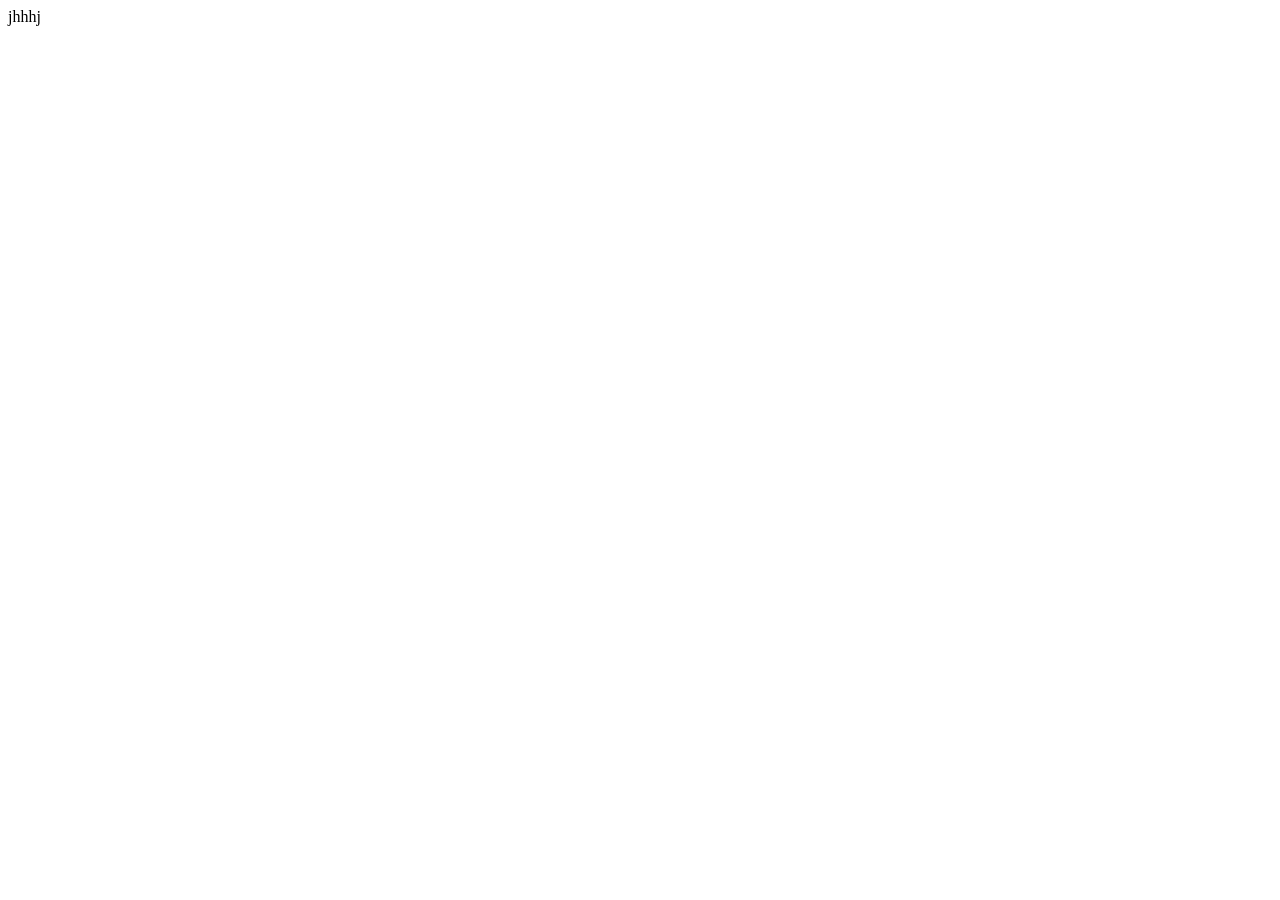
==== genres.html @ 536ae18a "Update genres.html" ====
<!DOCTYPE html>
<html lang="en">
<head>
    <meta charset="UTF-8">
    <meta name="viewport" content="width=device-width, initial-scale=1.0">
    <link rel="stylesheet" href="style.css">
    <script src="responsive_nav.js"></script>
    <title>Document</title>
</head>
<body>
    jhhhj
</body>
</html>
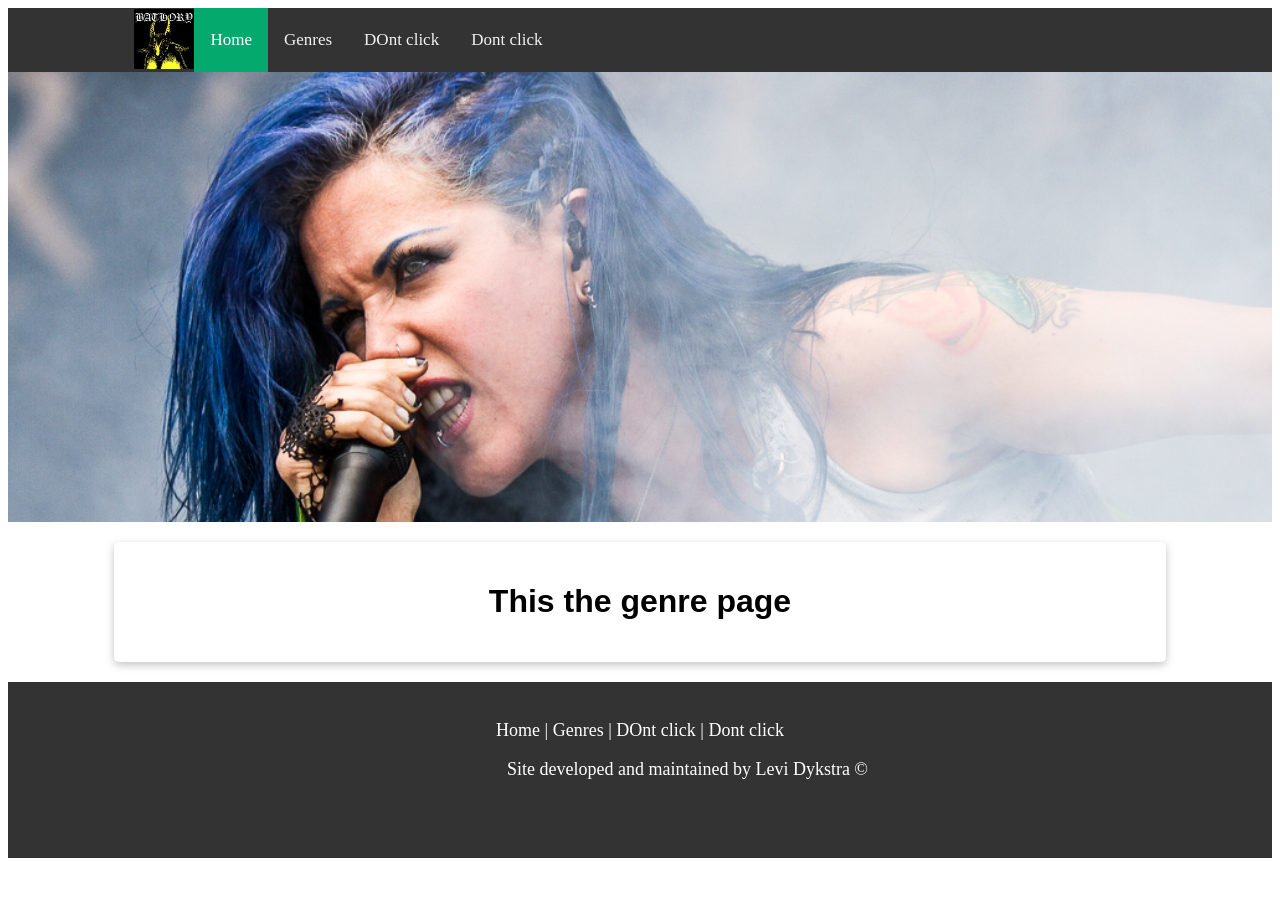
==== commit b30e1fd8: "Did phone view setup" ====
--- a/genres.html
+++ b/genres.html
@@ -4,10 +4,36 @@
     <meta charset="UTF-8">
     <meta name="viewport" content="width=device-width, initial-scale=1.0">
     <link rel="stylesheet" href="style.css">
+    <link rel="stylesheet" href="normalize.css">
+    <meta name="viewport" content="width=device-width, initial-scale=1">
+    <link rel="stylesheet" href="https://cdnjs.cloudflare.com/ajax/libs/font-awesome/4.7.0/css/font-awesome.min.css">
     <script src="responsive_nav.js"></script>
-    <title>Document</title>
+    <title>3.4 Site</title>
 </head>
 <body>
-    jhhhj
+    <div class="topnav" id="myTopnav">
+      <img src="images/bathory-selftitled.jpg" alt="dgt_logo" title="3.10_logo">
+        <a href="index.html" class="active">Home</a>
+        <a href="genres.html">Genres</a>
+        <a href="skills.html">DOnt click</a>
+        <a href="reflection.html">Dont click</a>
+        <a href="javascript:void(0);" class="icon" onclick="myFunction()">
+          <i class="fa fa-bars"></i>
+        </a>
+    </div>
+
+    <div class="parallax_genres"></div>
+
+    <div class="main_content">
+        <h1>This the genre page</h1>
+    </div>
+
+    <footer>
+        <a href="index.html">Home</a> |
+        <a href="genres.html">Genres</a> |
+        <a href="skills.html">DOnt click</a> |
+        <a href="reflection.html">Dont click</a>
+        <p>Site developed and maintained by Levi Dykstra &copy;</p>
+    </footer>
 </body>
 </html>
--- a/style.css
+++ b/style.css
@@ -0,0 +1,141 @@
+
+.main_content{
+    font-family: "Figtree", sans-serif;
+    width:80%;
+    box-shadow: rgba(0, 0, 0, 0.24) 0px 3px 8px;
+    text-align: justify;
+    margin: 20px auto;
+    padding: 20px;
+    border-radius: 5px;
+}
+
+h1,h2{
+  text-align: center;
+}
+
+.parallax {
+  /* The image used */
+  background-image: url("images/woodstock_concert.jpg");
+
+  /* Set a specific height */
+  min-height: 450px;
+  margin: 0px;
+
+  /* Create the parallax scrolling effect */
+  background-attachment: fixed;
+  background-position: center;
+  background-repeat: no-repeat;
+  background-size: cover;
+}
+
+.parallax_genres {
+  /* The image used */
+  background-image: url("images/Alissa_White_Gluz_Live_Concert.jpg");
+
+  /* Set a specific height */
+  min-height: 450px;
+  margin: 0px;
+
+  /* Create the parallax scrolling effect */
+  background-attachment: fixed;
+  background-position: center;
+  background-repeat: no-repeat;
+  background-size: cover;
+}
+
+footer {
+  height: 100px;
+  background-color: #333;
+  font-size: 18px;
+  padding: 3%;
+  color: white;
+  text-align: center;
+}
+
+footer .left_anchor{ /*furthest left anchor has 10% margin left to laine up with main content*/
+	margin-left:8%;
+}
+
+footer .right { /*furthest right anchor image for 10% margin to line up with main content*/
+	margin-right:8%;
+}
+
+footer a{
+	color:white;
+	text-decoration: none;
+}
+
+footer p{
+	font-size:18px;
+	margin-left:8%;
+}
+
+.topnav {
+  overflow: hidden;
+  background-color: #333;
+}
+
+.topnav a {
+  float: left;
+  display: block;
+  color: #f2f2f2;
+  text-align: center;
+  padding: 22px 16px;
+  text-decoration: none;
+  font-size: 17px;
+  transition: background-color 0.2s;
+}
+
+.topnav img {
+  float: left;
+  height: 60px;
+  width: auto;
+  padding: 1px 0px 1px 0px;
+  margin-left: 10%;
+}
+
+.topnav a:hover {
+  background-color: #ddd;
+  color: black;
+}
+
+.topnav a.active {
+  background-color: #04AA6D;
+  color: white;
+}
+
+.topnav .icon {
+  display: none;
+}
+
+@media screen and (max-width: 600px) {
+  .topnav a:not(:first-child) {display: none;}
+  .topnav a.icon {
+    float: right;
+    display: block;
+  }
+}
+
+@media screen and (max-width: 600px) {
+  .topnav.responsive {position: relative;}
+  .topnav.responsive .icon {
+    position: absolute;
+    right: 0;
+    top: 0;
+  }
+  .topnav.responsive a {
+    float: none;
+    display: block;
+    text-align: left;
+  }
+  .topnav a:first-of-type {
+  margin-top: 80px;
+  }
+  .topnav img {
+    margin-left: 2%;
+  }
+  iframe {
+    width: 100%;
+    height: 250px;
+  }
+}
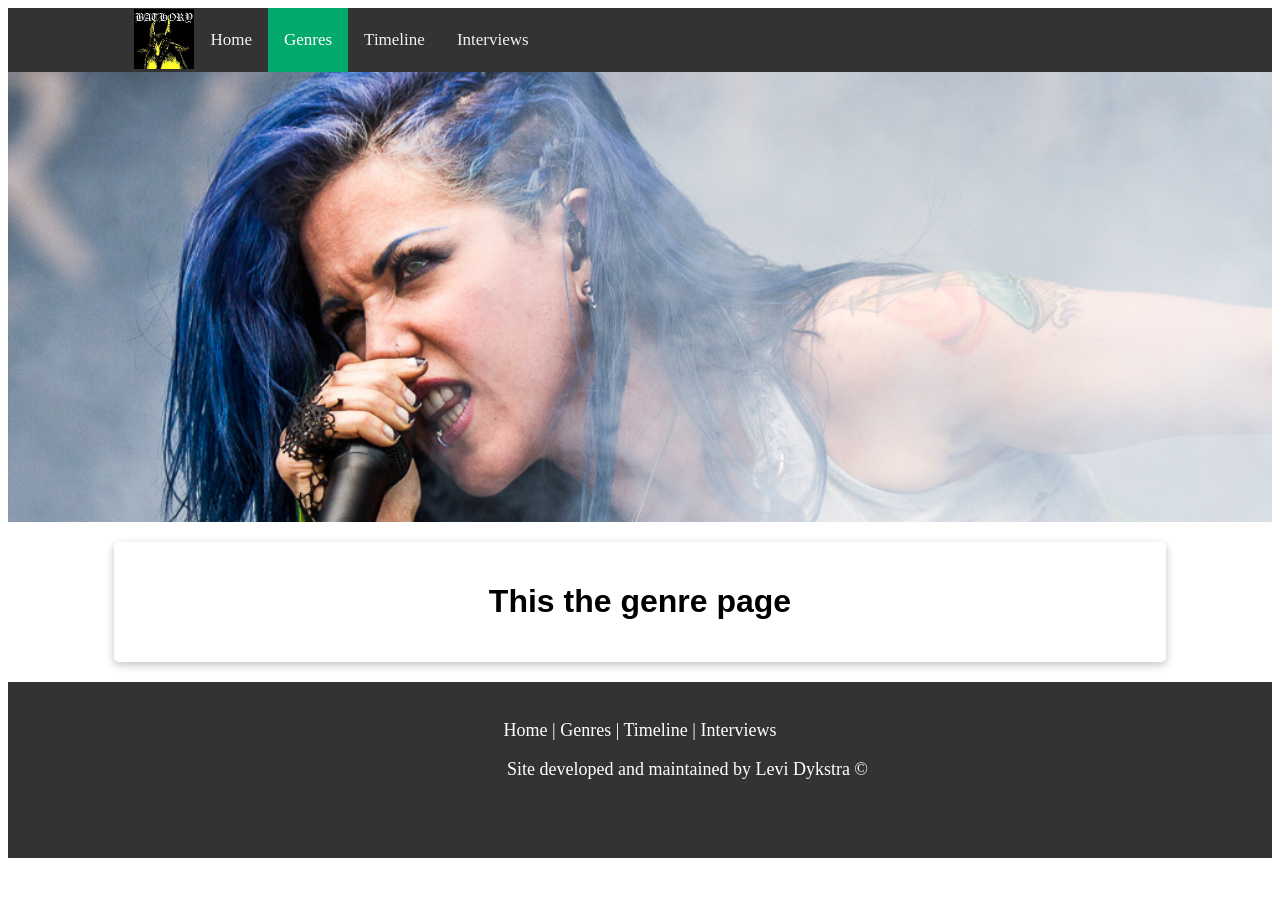
==== commit 4ba93fea: "set up remaining pages" ====
--- a/genres.html
+++ b/genres.html
@@ -13,10 +13,10 @@
 <body>
     <div class="topnav" id="myTopnav">
       <img src="images/bathory-selftitled.jpg" alt="dgt_logo" title="3.10_logo">
-        <a href="index.html" class="active">Home</a>
-        <a href="genres.html">Genres</a>
-        <a href="skills.html">DOnt click</a>
-        <a href="reflection.html">Dont click</a>
+        <a href="index.html">Home</a>
+        <a href="genres.html" class="active">Genres</a>
+        <a href="timeline.html">Timeline</a>
+        <a href="interviews.html">Interviews</a>
         <a href="javascript:void(0);" class="icon" onclick="myFunction()">
           <i class="fa fa-bars"></i>
         </a>
@@ -31,8 +31,8 @@
     <footer>
         <a href="index.html">Home</a> |
         <a href="genres.html">Genres</a> |
-        <a href="skills.html">DOnt click</a> |
-        <a href="reflection.html">Dont click</a>
+        <a href="timeline.html">Timeline</a> |
+        <a href="interviews.html">Interviews</a>
         <p>Site developed and maintained by Levi Dykstra &copy;</p>
     </footer>
 </body>
--- a/style.css
+++ b/style.css
@@ -31,6 +31,36 @@
 .parallax_genres {
   /* The image used */
   background-image: url("images/Alissa_White_Gluz_Live_Concert.jpg");
+
+  /* Set a specific height */
+  min-height: 450px;
+  margin: 0px;
+
+  /* Create the parallax scrolling effect */
+  background-attachment: fixed;
+  background-position: center;
+  background-repeat: no-repeat;
+  background-size: cover;
+}
+
+.parallax_timeline{
+    /* The image used */
+  background-image: url("images/random_metal_concert.jpg");
+
+  /* Set a specific height */
+  min-height: 450px;
+  margin: 0px;
+
+  /* Create the parallax scrolling effect */
+  background-attachment: fixed;
+  background-position: center;
+  background-repeat: no-repeat;
+  background-size: cover;
+}
+
+.parallax_interviews{
+    /* The image used */
+  background-image: url("images/gig-tour-concert.jpg");
 
   /* Set a specific height */
   min-height: 450px;
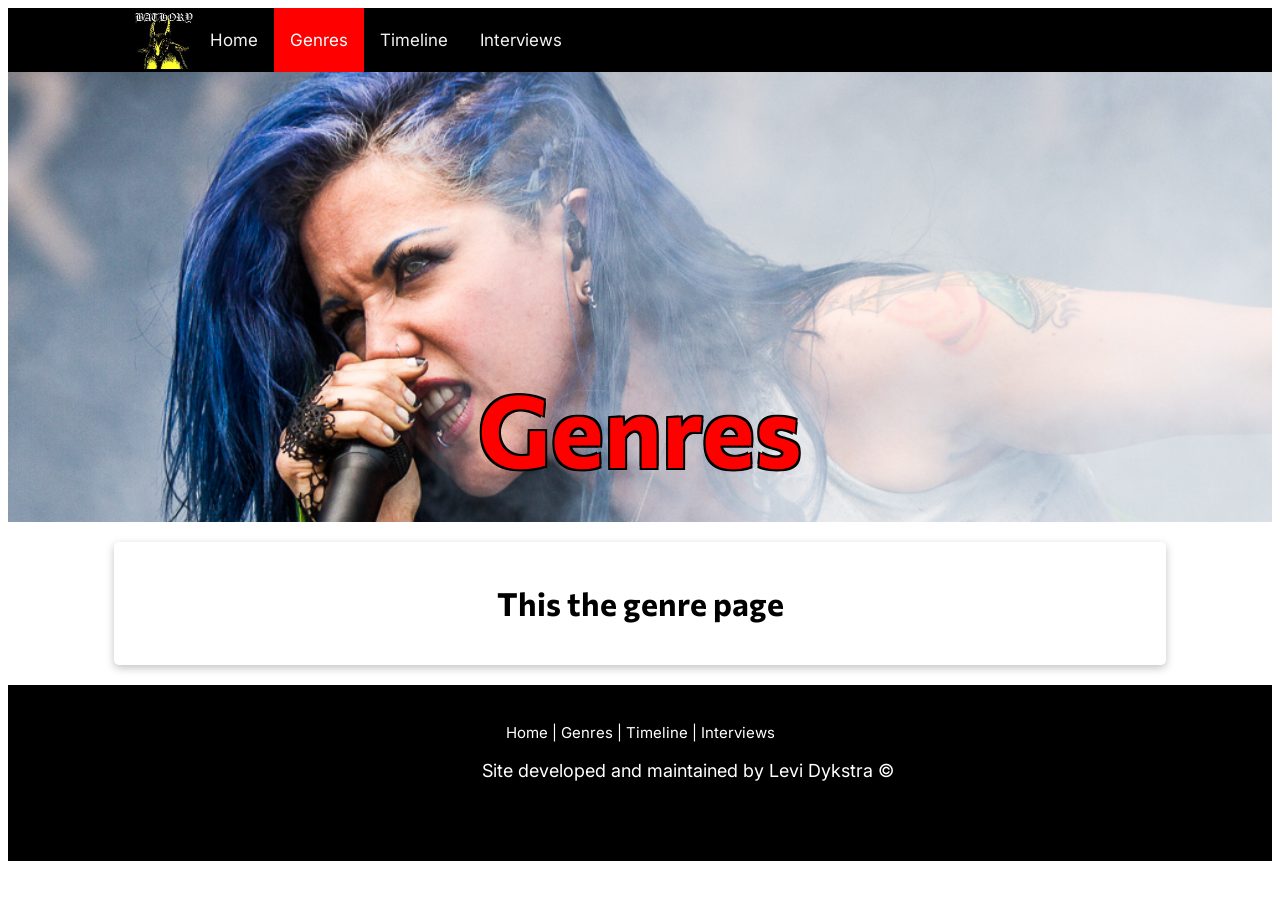
==== commit 3ac659bb: "parallax content added parallax content prototype header, stylisation," ====
--- a/genres.html
+++ b/genres.html
@@ -22,7 +22,9 @@
         </a>
     </div>
 
-    <div class="parallax_genres"></div>
+    <div class="parallax_genres">
+        <h1 class="parallax_content">Genres</h1>
+    </div>
 
     <div class="main_content">
         <h1>This the genre page</h1>
--- a/style.css
+++ b/style.css
@@ -1,3 +1,4 @@
+@import url('https://fonts.googleapis.com/css2?family=Archivo+Narrow:ital,wght@0,400..700;1,400..700&family=Commissioner:wght@100..900&family=Figtree:ital,wght@0,300..900;1,300..900&family=Inter&family=Lora:ital,wght@0,400..700;1,400..700&family=Poppins:ital,wght@0,100;0,200;0,300;0,400;0,500;0,600;0,700;0,800;0,900;1,100;1,200;1,300;1,400;1,500;1,600;1,700;1,800;1,900&family=Winky+Sans:ital,wght@0,300..900;1,300..900&display=swap');
 
 .main_content{
     font-family: "Figtree", sans-serif;
@@ -7,10 +8,12 @@
     margin: 20px auto;
     padding: 20px;
     border-radius: 5px;
+    font-family: "Inter", sans-serif;
 }
 
 h1,h2{
   text-align: center;
+  font-family: "Commissioner", sans-serif;
 }
 
 .parallax {
@@ -73,13 +76,26 @@
   background-size: cover;
 }
 
+.parallax_content{
+  text-align: center;
+  font-size: 100px;
+  color: red;
+  text-shadow: -2px -2px 0 #000, 2px -2px 0 #000, -2px 2px 0 #000, 2px 2px 0 #000;
+  position: absolute;
+  top: 40%;
+  left: 50%;
+  transform: translate(-50%, -50%);
+}
+
 footer {
   height: 100px;
-  background-color: #333;
+  background-color: #000000;
   font-size: 18px;
   padding: 3%;
   color: white;
   text-align: center;
+  font-family: "Inter", sans-serif;
+  font-size: 15px;
 }
 
 footer .left_anchor{ /*furthest left anchor has 10% margin left to laine up with main content*/
@@ -102,7 +118,7 @@
 
 .topnav {
   overflow: hidden;
-  background-color: #333;
+  background-color: #000000;
 }
 
 .topnav a {
@@ -114,6 +130,9 @@
   text-decoration: none;
   font-size: 17px;
   transition: background-color 0.2s;
+  font-family: "Inter", sans-serif;
+  font-weight: 400px;
+
 }
 
 .topnav img {
@@ -130,7 +149,7 @@
 }
 
 .topnav a.active {
-  background-color: #04AA6D;
+  background-color: #FF0000;
   color: white;
 }
 
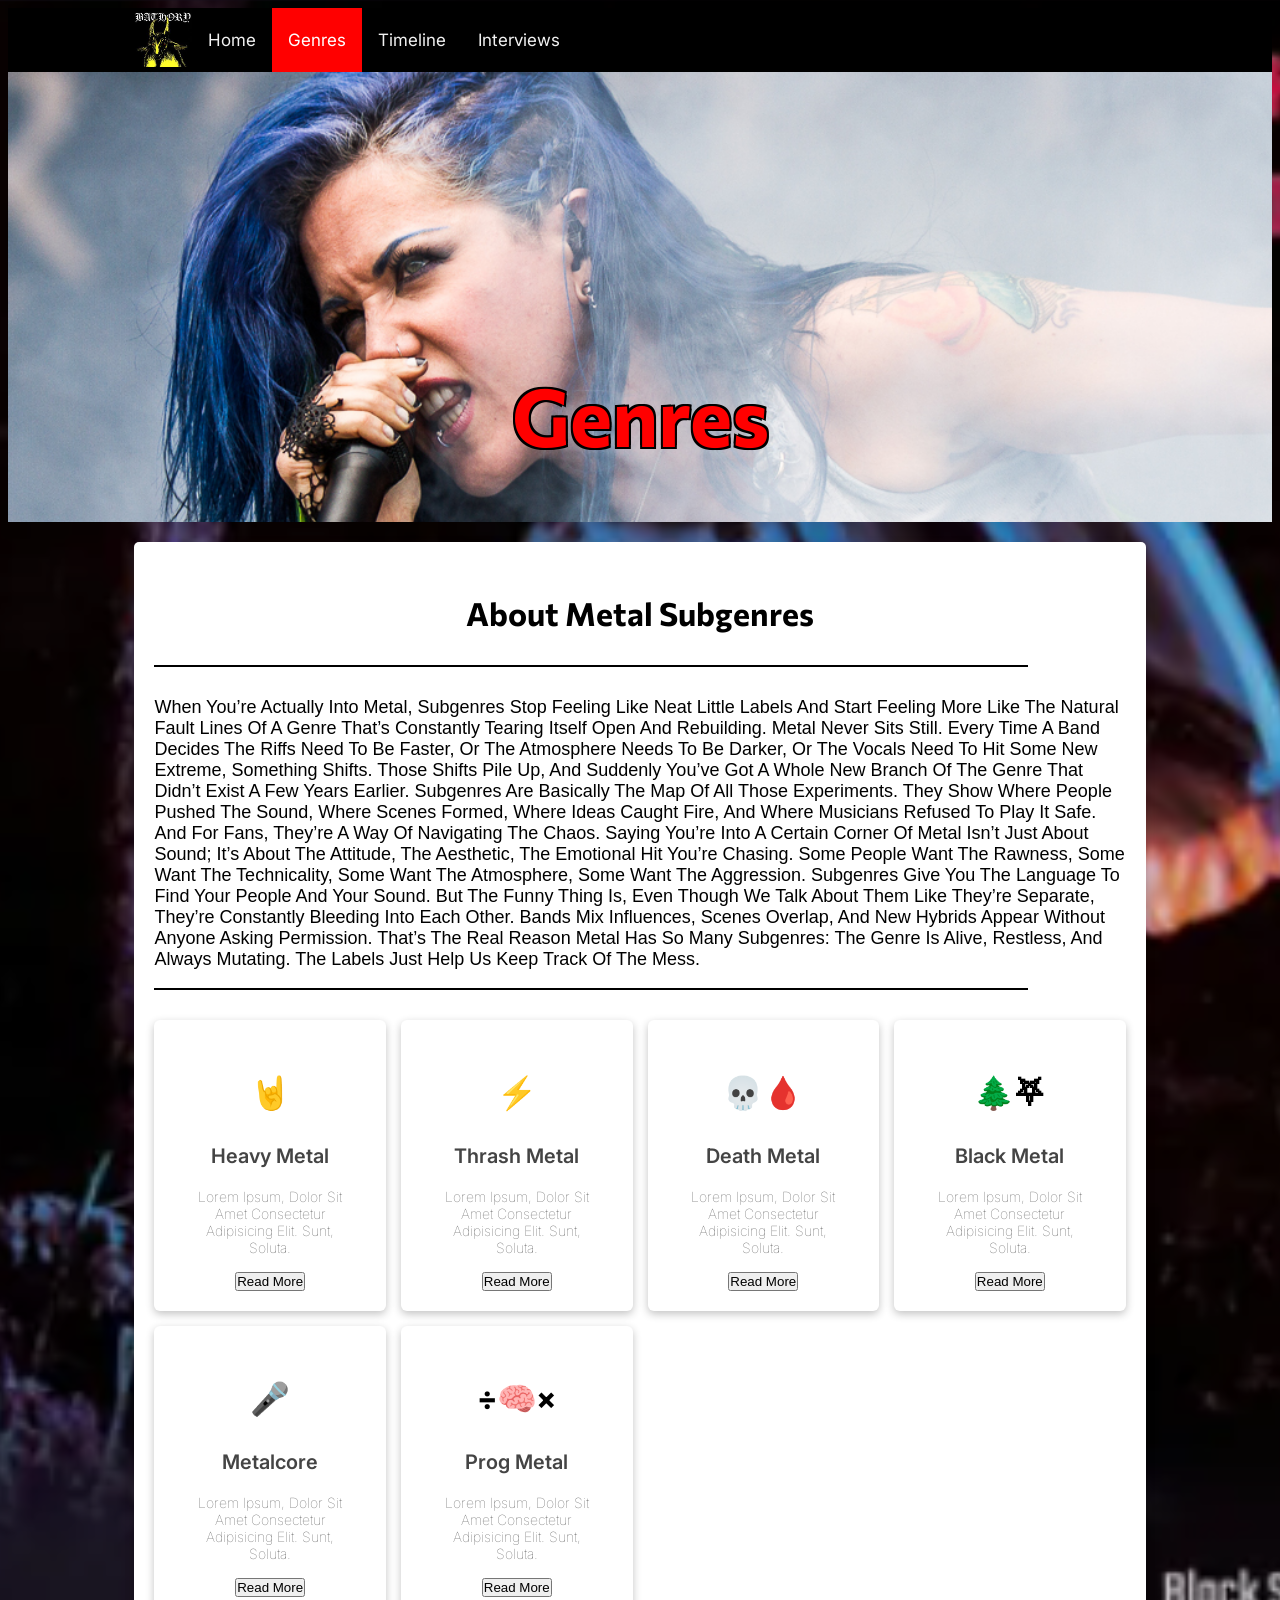
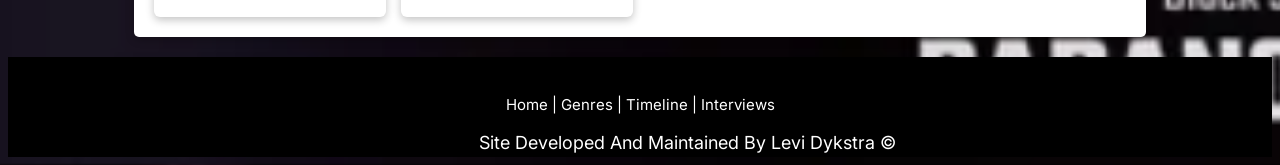
==== commit efa8991a: "More content Started image modals in genres page and almost finished with content in accordions" ====
--- a/genres.html
+++ b/genres.html
@@ -27,7 +27,69 @@
     </div>
 
     <div class="main_content">
-        <h1>This the genre page</h1>
+        <h1>About Metal Subgenres</h1>
+        <div class="underline"></div>
+        <div class="content">
+            <p>When you’re actually into metal, subgenres stop feeling like neat little labels and start feeling more like the natural fault lines of a genre that’s constantly tearing itself open and rebuilding. Metal never sits still. Every time a band decides the riffs need to be faster, or the atmosphere needs to be darker, or the vocals need to hit some new extreme, something shifts. Those shifts pile up, and suddenly you’ve got a whole new branch of the genre that didn’t exist a few years earlier. Subgenres are basically the map of all those experiments. They show where people pushed the sound, where scenes formed, where ideas caught fire, and where musicians refused to play it safe. And for fans, they’re a way of navigating the chaos. Saying you’re into a certain corner of metal isn’t just about sound; it’s about the attitude, the aesthetic, the emotional hit you’re chasing. Some people want the rawness, some want the technicality, some want the atmosphere, some want the aggression. Subgenres give you the language to find your people and your sound. But the funny thing is, even though we talk about them like they’re separate, they’re constantly bleeding into each other. Bands mix influences, scenes overlap, and new hybrids appear without anyone asking permission. That’s the real reason metal has so many subgenres: the genre is alive, restless, and always mutating. The labels just help us keep track of the mess.</p>
+        </div>
+        <div class="underline"></div>
+        <div class="container">
+            <div class="container__box">
+                <div class="box">
+                    <h1>&#129304;</h1>
+                    <h3>Heavy Metal</h3>
+                    <p>Lorem ipsum, dolor sit amet consectetur adipisicing elit. Sunt, soluta.</p>
+                    <button onclick="showInfo()">Read More</button>
+                    <img id="info-image" src="images/black-sabbath-b&w.jpg" style="display:none; width:300px;">
+                </div>
+            
+                <div class="box">
+                    <h1>&#9889;</h1>
+                    <h3>Thrash Metal</h3>
+                    <p>Lorem ipsum, dolor sit amet consectetur adipisicing elit. Sunt, soluta.</p>
+                    <button onclick="showInfo()">Read More</button>
+                </div>
+                
+                <div class="box">
+                    <h1>&#128128;&#129656;</h1>
+                    <h3>Death Metal</h3>
+                    <p>Lorem ipsum, dolor sit amet consectetur adipisicing elit. Sunt, soluta.</p>
+                    <button onclick="showInfo()">Read More</button>
+                </div>
+                
+                <div class="box">
+                    <h1>&#127794;&#9959;</h1>
+                    <h3>Black Metal</h3>
+                    <p>Lorem ipsum, dolor sit amet consectetur adipisicing elit. Sunt, soluta.</p>
+                    <button onclick="showInfo()">Read More</button>
+                </div>
+                
+                <div class="box">
+                    <h1>&#127908;</h1>
+                    <h3>Metalcore</h3>
+                    <p>Lorem ipsum, dolor sit amet consectetur adipisicing elit. Sunt, soluta.</p>
+                    <button onclick="showInfo()">Read More</button>
+                </div>
+                
+                <div class="box">
+                    <h1>&#247;&#129504;&#215;</h1>
+                    <h3>Prog Metal</h3>
+                    <p>Lorem ipsum, dolor sit amet consectetur adipisicing elit. Sunt, soluta.</p>
+                    <button onclick="showInfo()">Read More</button>
+                </div>
+            </div>
+        </div>
+    </div>
+
+    <script>
+      function showInfo() {
+        document.getElementById('info-image').style.display = 'block';
+        
+      }
+    </script>
+
+</body>
+</html>
     </div>
 
     <footer>
--- a/style.css
+++ b/style.css
@@ -9,11 +9,36 @@
     padding: 20px;
     border-radius: 5px;
     font-family: "Inter", sans-serif;
+    background-color: white;
+}
+
+body{
+  background: url(images/paranoid_album_cover.png);
+  background-size: cover;
+  background-position: center center;
 }
 
 h1,h2{
   text-align: center;
   font-family: "Commissioner", sans-serif;
+  padding: 10px;
+}
+
+.left-align-container h1, 
+.left-align-container h2 {
+  text-align: left;
+}
+
+.content{
+  text-align: left;
+  font-size: 18px;
+  font-family: "Figtree", sans-serif;
+}
+
+#info-image {
+  width: auto;
+  height: 120px;
+  justify-content: center;
 }
 
 .parallax {
@@ -78,13 +103,22 @@
 
 .parallax_content{
   text-align: center;
-  font-size: 100px;
+  font-size: 80px;
   color: red;
   text-shadow: -2px -2px 0 #000, 2px -2px 0 #000, -2px 2px 0 #000, 2px 2px 0 #000;
   position: absolute;
   top: 40%;
   left: 50%;
   transform: translate(-50%, -50%);
+  
+}
+
+.underline{
+  width: 90%;
+  height: 2px;
+  background-color: black;
+  justify-self: center;
+  margin-bottom: 30px;
 }
 
 footer {
@@ -157,6 +191,96 @@
   display: none;
 }
 
+.accordion_icon {
+  font-size: 17px;
+  float: right;
+}
+
+.accordion { 
+  background-color: #eee;
+  color: #444;
+  cursor: help;
+  padding: 18px;
+  width: 100%;
+  border: none;
+  text-align: left;
+  outline: none;
+  font-size: 15px;
+  transition: 0.3s;
+  margin-bottom: 10px;
+  border-radius: 5px;
+}
+
+.active, .accordion:hover {
+  background-color: #ccc;
+  font-size: 15.3px;
+}
+
+.panel {
+  padding: 0 18px;
+  display: none;
+  background-color: white;
+  overflow: hidden;
+  text-align: left;
+  margin-right: 400px;
+}
+
+.container{
+  display: grid;
+
+}
+.container__box{
+  display: grid;
+  grid-template-columns: repeat(auto-fit, minmax(220px,1fr));
+  gap: 15px;
+}
+.container .container__box .box{
+  background: #fff;
+  border-radius: 6px;
+  box-shadow: rgba(0, 0, 0, 0.24) 0px 3px 8px;
+  text-align: center;
+  padding: 20px 30px;
+  transition: box-shadow 0.2s;
+}
+
+.container .container__box .box:hover{
+  box-shadow: rgba(6, 24, 44, 0.4) 0px 0px 0px 2px, rgba(6, 24, 44, 0.65) 0px 4px 6px -1px, rgba(255, 255, 255, 0.08) 0px 1px 0px inset;
+}
+
+*{
+  margin: 20;
+  padding: 0;
+  box-sizing: border-box;
+  text-transform: capitalize;
+  transition: .2s, linear;
+}
+.container__heading{
+  text-align: center;
+  padding-bottom: 15px;
+  color: #e3e3e3;
+  text-shadow: 0 0 10px black;
+  font-size: 50px;
+  font-weight: 600;
+}
+.container .container__box .box h3{
+  color: #444;
+  font-size: 20px;
+  font-weight: 600;
+}
+.container .container__box .box p{
+  font-size: 14px;
+  font-weight: 100;
+  color: #555;
+}
+.container .container__box .box a{
+  border-radius: 4px;
+  background:#444;
+  color: white;
+}
+.container .container__box .box a:hover{
+  background: #908080;
+}
+
 @media screen and (max-width: 600px) {
   .topnav a:not(:first-child) {display: none;}
   .topnav a.icon {
@@ -187,4 +311,13 @@
     width: 100%;
     height: 250px;
   }
+  .panel {
+    margin-right: 0px;
+  }
+}
+
+@media screen and (min-width: 600px) {
+  .panel {
+    margin-right: 150px;
+  }
 }
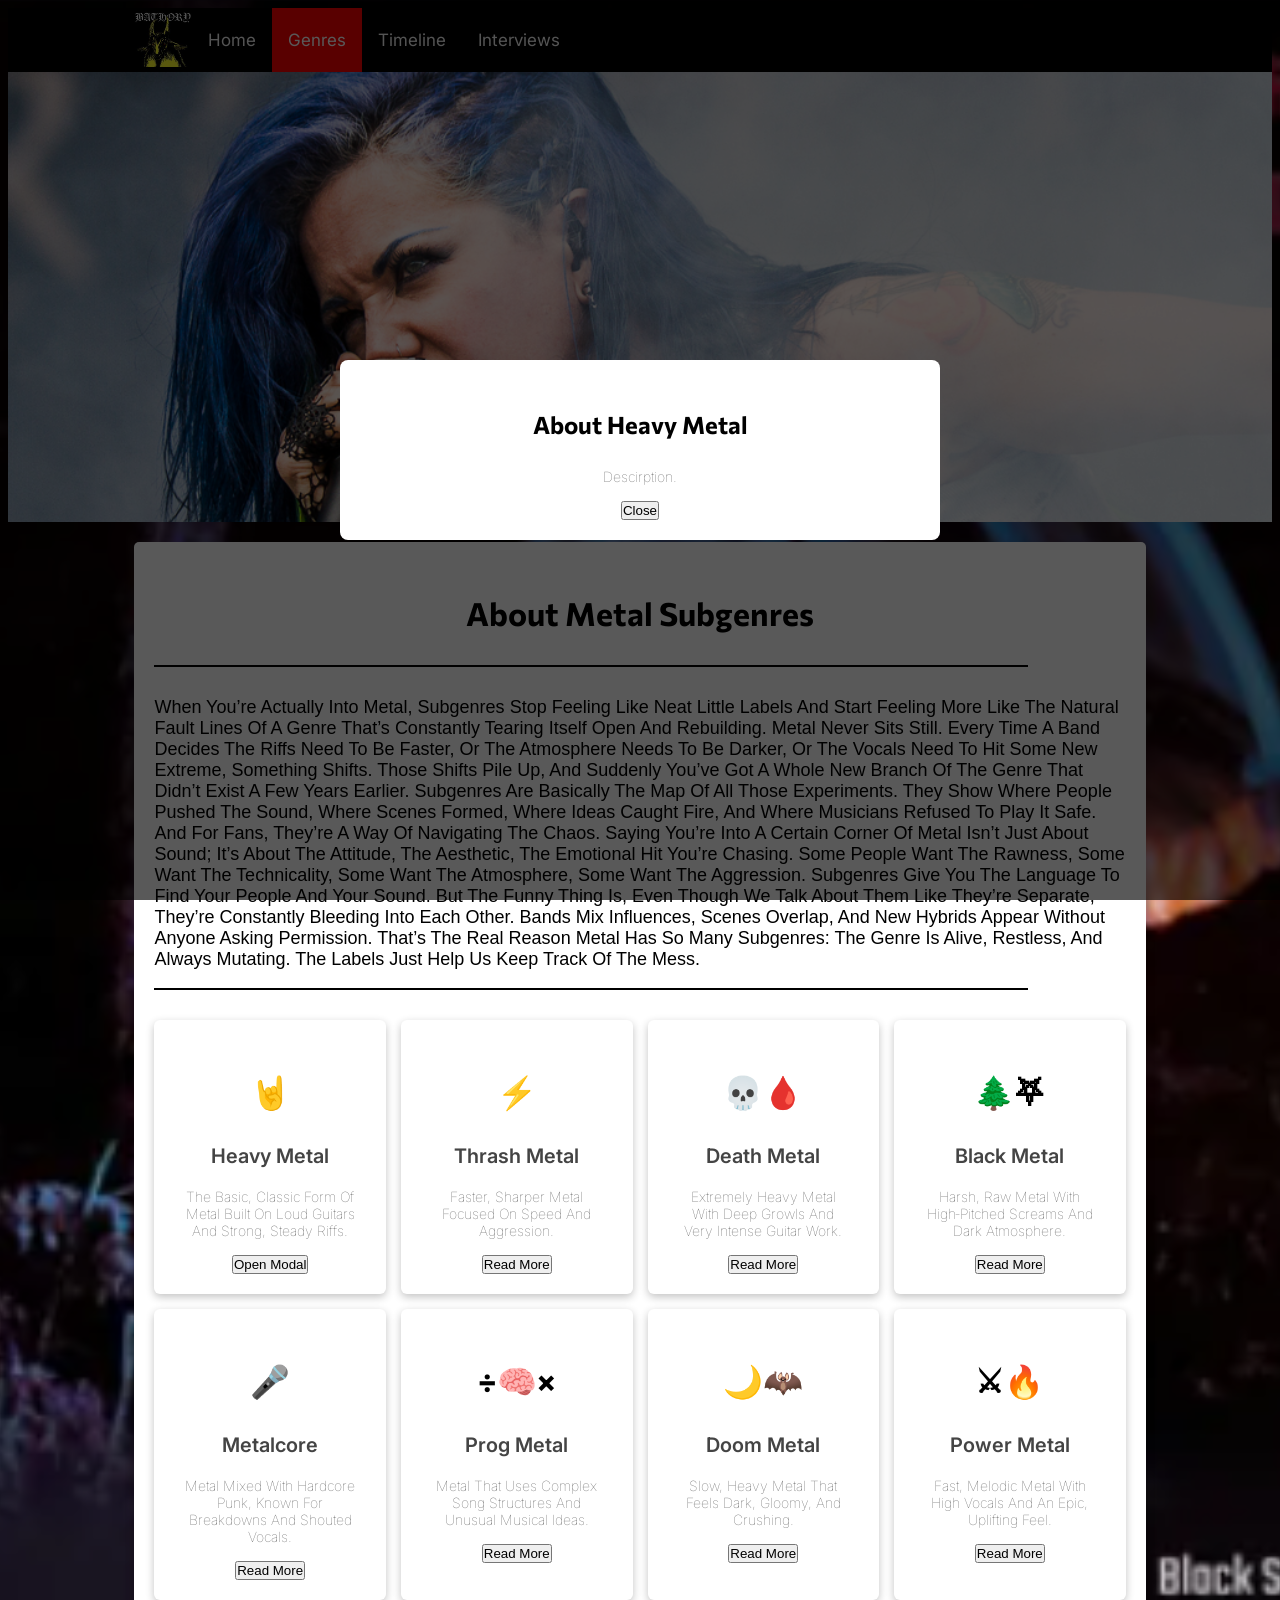
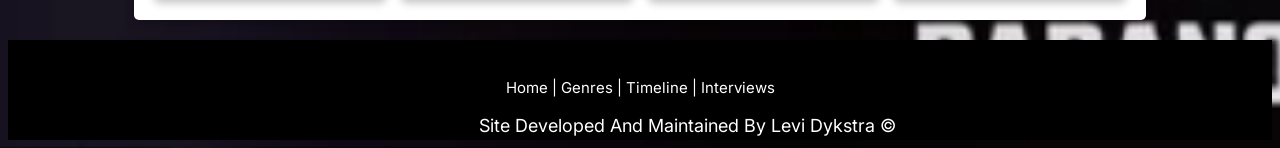
==== commit d1a48f75: "genres page modals configured and changed how the modals work, javascript added" ====
--- a/genres.html
+++ b/genres.html
@@ -38,54 +38,84 @@
                 <div class="box">
                     <h1>&#129304;</h1>
                     <h3>Heavy Metal</h3>
-                    <p>Lorem ipsum, dolor sit amet consectetur adipisicing elit. Sunt, soluta.</p>
-                    <button onclick="showInfo()">Read More</button>
-                    <img id="info-image" src="images/black-sabbath-b&w.jpg" style="display:none; width:300px;">
+                    <p>The basic, classic form of metal built on loud guitars and strong, steady riffs.</p>
+                    <button id="openModal">Open Modal</button>
+
+                    <!-- Full-screen Overlay -->
+                    <div id="modalOverlay" class="modal">
+                    <!-- Modal Content Box -->
+                      <div class="modal-box">
+                        <h2>About Heavy Metal</h2>
+                        <p>descirption.</p>
+                        <button id="closeModal">Close</button>
+                     </div>
+                    </div>
                 </div>
             
                 <div class="box">
                     <h1>&#9889;</h1>
                     <h3>Thrash Metal</h3>
-                    <p>Lorem ipsum, dolor sit amet consectetur adipisicing elit. Sunt, soluta.</p>
+                    <p>Faster, sharper metal focused on speed and aggression.</p>
                     <button onclick="showInfo()">Read More</button>
                 </div>
                 
                 <div class="box">
                     <h1>&#128128;&#129656;</h1>
                     <h3>Death Metal</h3>
-                    <p>Lorem ipsum, dolor sit amet consectetur adipisicing elit. Sunt, soluta.</p>
+                    <p>Extremely heavy metal with deep growls and very intense guitar work.</p>
                     <button onclick="showInfo()">Read More</button>
                 </div>
                 
                 <div class="box">
                     <h1>&#127794;&#9959;</h1>
                     <h3>Black Metal</h3>
-                    <p>Lorem ipsum, dolor sit amet consectetur adipisicing elit. Sunt, soluta.</p>
+                    <p>Harsh, raw metal with high‑pitched screams and dark atmosphere.</p>
                     <button onclick="showInfo()">Read More</button>
                 </div>
                 
                 <div class="box">
                     <h1>&#127908;</h1>
                     <h3>Metalcore</h3>
-                    <p>Lorem ipsum, dolor sit amet consectetur adipisicing elit. Sunt, soluta.</p>
+                    <p>Metal mixed with hardcore punk, known for breakdowns and shouted vocals.</p>
                     <button onclick="showInfo()">Read More</button>
                 </div>
                 
                 <div class="box">
                     <h1>&#247;&#129504;&#215;</h1>
                     <h3>Prog Metal</h3>
-                    <p>Lorem ipsum, dolor sit amet consectetur adipisicing elit. Sunt, soluta.</p>
+                    <p>Metal that uses complex song structures and unusual musical ideas.</p>
+                    <button onclick="showInfo()">Read More</button>
+                </div>
+
+                <div class="box">
+                    <h1>&#127769;&#129415;</h1>
+                    <h3>Doom Metal</h3>
+                    <p>Slow, heavy metal that feels dark, gloomy, and crushing.</p>
+                    <button onclick="showInfo()">Read More</button>
+                </div>
+
+                <div class="box">
+                    <h1>&#9876;&#128293;</h1>
+                    <h3>Power Metal</h3>
+                    <p>Fast, melodic metal with high vocals and an epic, uplifting feel.</p>
                     <button onclick="showInfo()">Read More</button>
                 </div>
             </div>
         </div>
     </div>
+    <div class="modal" id="info-image"></div>
+    <script>
+        const overlay = document.getElementById('modalOverlay');
+        const openBtn = document.getElementById('openModal');
+        const closeBtn = document.getElementById('closeModal');
 
-    <script>
-      function showInfo() {
-        document.getElementById('info-image').style.display = 'block';
-        
-      }
+        openBtn.onclick = () => overlay.style.display = 'flex';
+        closeBtn.onclick = () => overlay.style.display = 'none';
+
+        // Close if user clicks the dark overlay background
+        window.onclick = (event) => {
+        if (event.target === overlay) overlay.style.display = 'none';
+        };
     </script>
 
 </body>
--- a/style.css
+++ b/style.css
@@ -10,6 +10,35 @@
     border-radius: 5px;
     font-family: "Inter", sans-serif;
     background-color: white;
+}
+
+.modal{
+  display: none;
+  position: fixed;
+  top: 0;
+  left: 0;
+  width: 100%;
+  height: 100%;
+  background: rgba(0, 0, 0, 0.65);
+  
+  display: flex;
+  justify-content: center;
+  align-items: center;
+  z-index: 1000;
+}
+
+.modal-box {
+  background: white;
+  padding: 20px;
+  border-radius: 8px;
+  width: 600px;
+  text-align: center;
+}
+
+.modal-img{
+  width: 400px;
+  justify-content: center;
+  margin-bottom: 50px;
 }
 
 body{
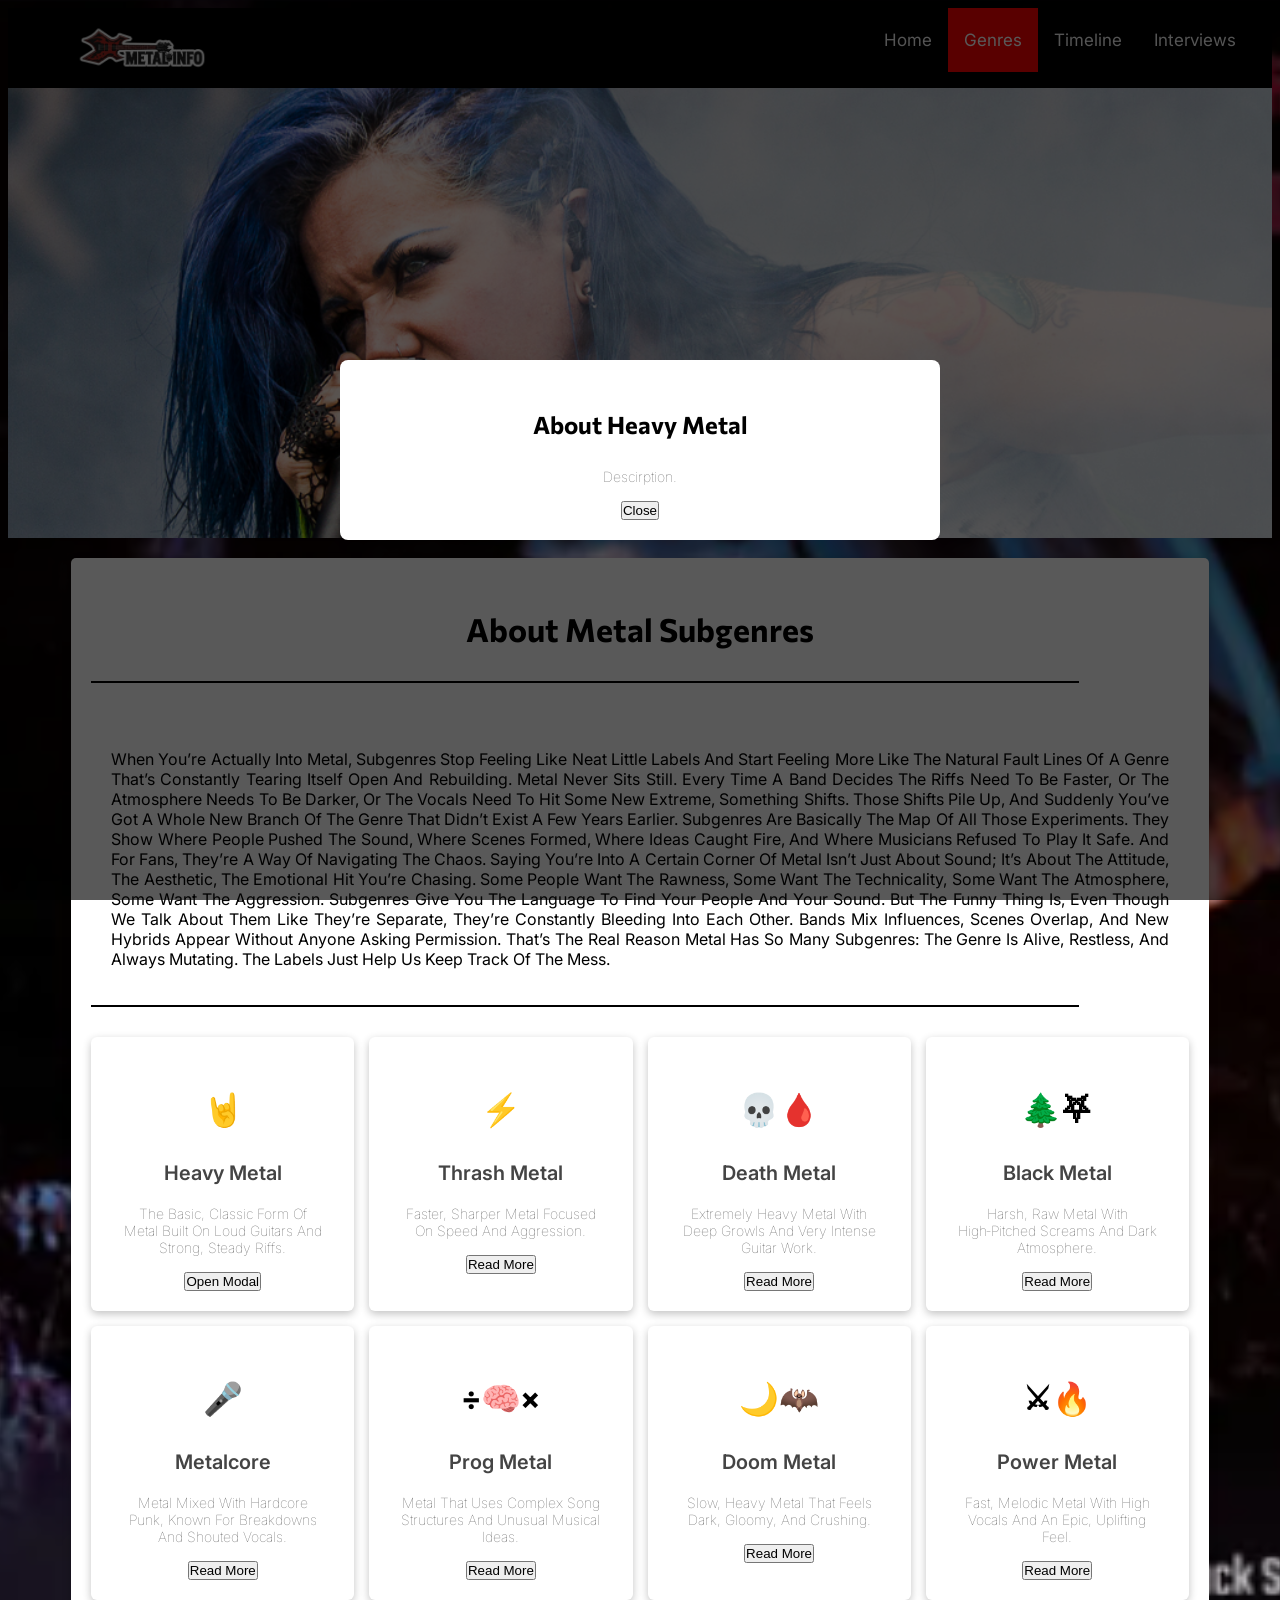
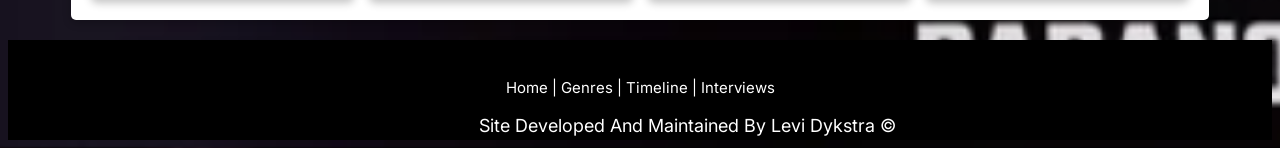
==== commit 47307b91: "Added content Changed logo, started timeline in timeline page, added interviews (youtube iframes) in" ====
--- a/genres.html
+++ b/genres.html
@@ -12,11 +12,11 @@
 </head>
 <body>
     <div class="topnav" id="myTopnav">
-      <img src="images/bathory-selftitled.jpg" alt="dgt_logo" title="3.10_logo">
+      <img src="images/website-logo.png">
+        <a href="interviews.html">Interviews</a>
+        <a href="timeline.html">Timeline</a>
+        <a href="genres.html" class="active">Genres</a>
         <a href="index.html">Home</a>
-        <a href="genres.html" class="active">Genres</a>
-        <a href="timeline.html">Timeline</a>
-        <a href="interviews.html">Interviews</a>
         <a href="javascript:void(0);" class="icon" onclick="myFunction()">
           <i class="fa fa-bars"></i>
         </a>
--- a/style.css
+++ b/style.css
@@ -2,7 +2,7 @@
 
 .main_content{
     font-family: "Figtree", sans-serif;
-    width:80%;
+    width:90%;
     box-shadow: rgba(0, 0, 0, 0.24) 0px 3px 8px;
     text-align: justify;
     margin: 20px auto;
@@ -58,7 +58,7 @@
   text-align: left;
 }
 
-.content{
+.text_content{
   text-align: left;
   font-size: 18px;
   font-family: "Figtree", sans-serif;
@@ -68,6 +68,10 @@
   width: auto;
   height: 120px;
   justify-content: center;
+}
+
+#dark-gray {
+  background-color:#444;
 }
 
 .parallax {
@@ -182,10 +186,11 @@
 .topnav {
   overflow: hidden;
   background-color: #000000;
+  padding-right: 20px;
 }
 
 .topnav a {
-  float: left;
+  float: right;
   display: block;
   color: #f2f2f2;
   text-align: center;
@@ -195,15 +200,13 @@
   transition: background-color 0.2s;
   font-family: "Inter", sans-serif;
   font-weight: 400px;
-
 }
 
 .topnav img {
   float: left;
-  height: 60px;
+  height: 80px;
   width: auto;
-  padding: 1px 0px 1px 0px;
-  margin-left: 10%;
+  margin-left: 5%;
 }
 
 .topnav a:hover {
@@ -310,12 +313,96 @@
   background: #908080;
 }
 
-@media screen and (max-width: 600px) {
-  .topnav a:not(:first-child) {display: none;}
-  .topnav a.icon {
-    float: right;
-    display: block;
-  }
+/* The actual timeline (the vertical ruler) */
+.timeline {
+  position: relative;
+  max-width: 1200px;
+  margin: 0 auto;
+}
+
+/* The actual timeline (the vertical ruler) */
+.timeline::after {
+  content: '';
+  position: absolute;
+  width: 6px;
+  background-color: white;
+  opacity: 80%;
+  top: 0;
+  bottom: 0;
+  left: 50%;
+  margin-left: -3px;
+}
+
+/* Container around content */
+.timeline_container {
+  padding: 18px 40px;
+  position: relative;
+  width: 50%;
+}
+
+/* The circles on the timeline */
+.timeline_container::after {
+  content: '';
+  position: absolute;
+  width: 25px;
+  height: 25px;
+  right: -17px;
+  background-color: white;
+  border: 4px solid #FF9F55;
+  top: 15px;
+  border-radius: 50%;
+  z-index: 1;
+}
+
+/* Place the container to the left */
+.left {
+  left: 0;
+}
+
+/* Place the container to the right */
+.right {
+  left: 50%;
+}
+
+/* Add arrows to the left container (pointing right) */
+.left::before {
+  content: " ";
+  height: 0;
+  position: absolute;
+  top: 22px;
+  width: 0;
+  z-index: 1;
+  right: 30px;
+  border: medium solid white;
+  border-width: 10px 0 10px 10px;
+  border-color: transparent transparent transparent white;
+}
+
+/* Add arrows to the right container (pointing left) */
+.right::before {
+  content: " ";
+  height: 0;
+  position: absolute;
+  top: 22px;
+  width: 0;
+  z-index: 1;
+  left: 30px;
+  border: medium solid white;
+  border-width: 10px 10px 10px 0;
+  border-color: transparent white transparent transparent;
+}
+
+/* Fix the circle for containers on the right side */
+.right::after {
+  left: -16px;
+}
+
+/* The actual content */
+.content {
+  padding: 20px 20px;
+  background-color: white;
+  position: relative;
+  border-radius: 6px;
 }
 
 @media screen and (max-width: 600px) {
@@ -325,6 +412,11 @@
     right: 0;
     top: 0;
   }
+  .topnav a:not(:first-child) {display: none;}
+  .topnav a.icon {
+    float: right;
+    display: block;
+  }
   .topnav.responsive a {
     float: none;
     display: block;
@@ -336,6 +428,12 @@
   .topnav img {
     margin-left: 2%;
   }
+  .topnav {
+    padding-right: 0px;
+  }
+  .main_content {
+    width: 95%;
+  }
   iframe {
     width: 100%;
     height: 250px;
@@ -343,6 +441,37 @@
   .panel {
     margin-right: 0px;
   }
+  .text_content {
+    font-size: 15px;
+  }
+  .timeline::after {
+    left: 31px;
+  }
+
+/* Full-width containers */
+  .container {
+    width: 100%;
+    padding-left: 70px;
+    padding-right: 25px;
+  }
+
+/* Make sure that all arrows are pointing leftwards */
+  .container::before {
+    left: 60px;
+    border: medium solid white;
+    border-width: 10px 10px 10px 0;
+    border-color: transparent white transparent transparent;
+  }
+
+/* Make sure all circles are at the same spot */
+  .left::after, .right::after {
+    left: 15px;
+  }
+
+/* Make all right containers behave like the left ones */
+  .right {
+    left: 0%;
+  }
 }
 
 @media screen and (min-width: 600px) {
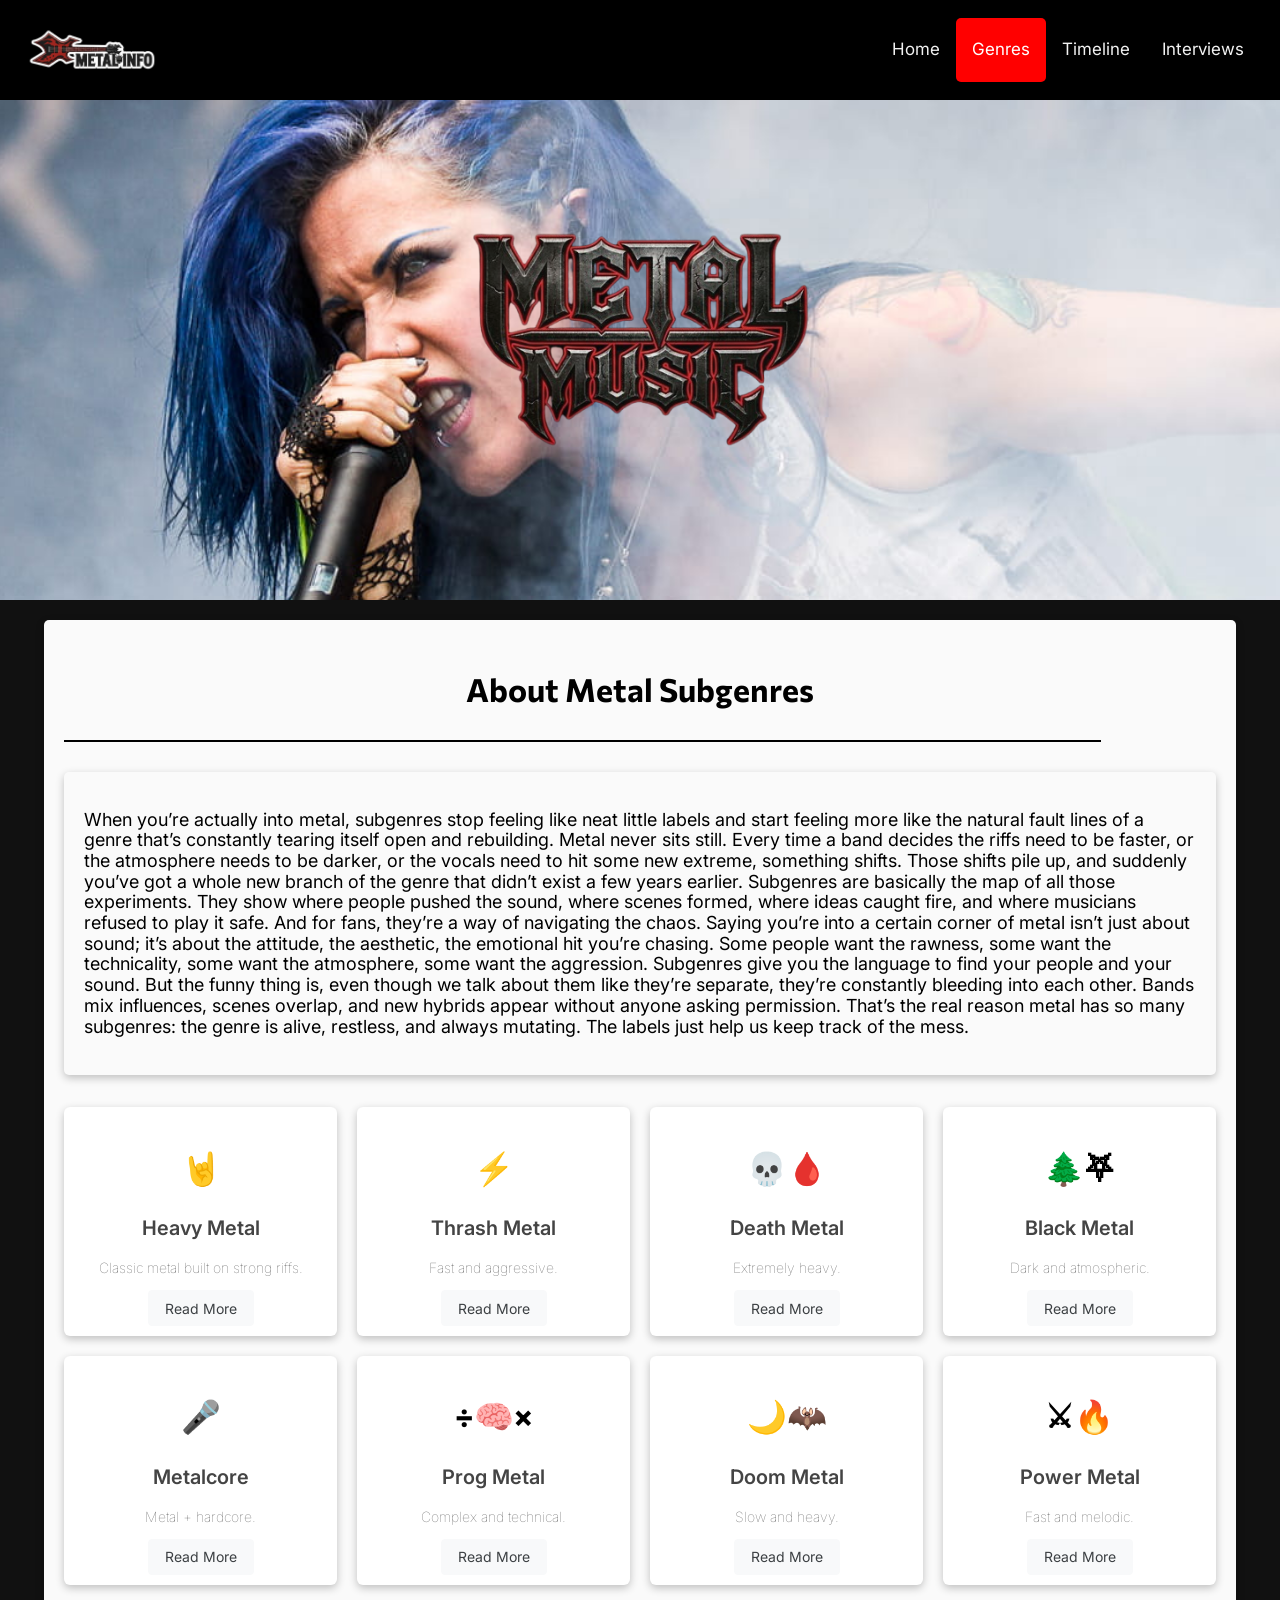
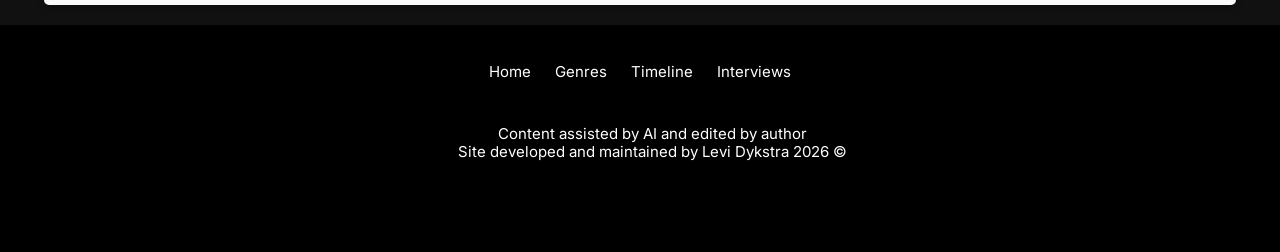
==== commit 2653f9a4: "finalisation finished index, genres, timeline, interviews, fixed phone menu," ====
--- a/genres.html
+++ b/genres.html
@@ -1,133 +1,109 @@
 <!DOCTYPE html>
 <html lang="en">
 <head>
-    <meta charset="UTF-8">
-    <meta name="viewport" content="width=device-width, initial-scale=1.0">
-    <link rel="stylesheet" href="style.css">
-    <link rel="stylesheet" href="normalize.css">
-    <meta name="viewport" content="width=device-width, initial-scale=1">
-    <link rel="stylesheet" href="https://cdnjs.cloudflare.com/ajax/libs/font-awesome/4.7.0/css/font-awesome.min.css">
-    <script src="responsive_nav.js"></script>
-    <title>3.4 Site</title>
+	<meta charset="UTF-8">
+	<meta content="width=device-width, initial-scale=1.0" name="viewport">
+	<link href="style.css" rel="stylesheet">
+	<link href="normalize.css" rel="stylesheet">
+	<meta content="width=device-width, initial-scale=1" name="viewport">
+	<link href="https://cdnjs.cloudflare.com/ajax/libs/font-awesome/4.7.0/css/font-awesome.min.css" rel="stylesheet">
+	<script src="responsive_nav.js">
+	</script>
+	<title>3.4 Site</title>
 </head>
 <body>
-    <div class="topnav" id="myTopnav">
-      <img src="images/website-logo.png">
-        <a href="interviews.html">Interviews</a>
-        <a href="timeline.html">Timeline</a>
-        <a href="genres.html" class="active">Genres</a>
-        <a href="index.html">Home</a>
-        <a href="javascript:void(0);" class="icon" onclick="myFunction()">
-          <i class="fa fa-bars"></i>
-        </a>
-    </div>
+	<div class="topnav" id="myTopnav"> <!-- top nav starts -->
+		<img src="images/website-logo.png" alt="metal-logo"> <a href="index.html">Home</a> <a class="active" href="genres.html">Genres</a> <a href="timeline.html">Timeline</a> <a href="interviews.html">Interviews</a> <a class="icon" href="javascript:void(0);" onclick="myFunction()"><i class="fa fa-bars"></i></a> <!-- navbar and links -->
+	</div> <!-- top nav ends -->
+	<div class="parallax_genres"> <!-- adds parallax image specific to genres page -->
+		<div class="parallax-container"><img src="images/metal-music.png" alt="metal-music-logo"></div> <!-- adds 'metal music' image on parallax image -->
+	</div>
+	<div class="main_content"> <!-- start of main content -->
+		<h1>About Metal Subgenres</h1>
+		<div class="underline"></div> <!-- underlines header -->
+		<div class="text_content"> <!-- section of information on subgenres -->
+			<p>When you’re actually into metal, subgenres stop feeling like neat little labels and start feeling more like the natural fault lines of a genre that’s constantly tearing itself open and rebuilding. Metal never sits still. Every time a band decides the riffs need to be faster, or the atmosphere needs to be darker, or the vocals need to hit some new extreme, something shifts. Those shifts pile up, and suddenly you’ve got a whole new branch of the genre that didn’t exist a few years earlier. Subgenres are basically the map of all those experiments. They show where people pushed the sound, where scenes formed, where ideas caught fire, and where musicians refused to play it safe. And for fans, they’re a way of navigating the chaos. Saying you’re into a certain corner of metal isn’t just about sound; it’s about the attitude, the aesthetic, the emotional hit you’re chasing. Some people want the rawness, some want the technicality, some want the atmosphere, some want the aggression. Subgenres give you the language to find your people and your sound. But the funny thing is, even though we talk about them like they’re separate, they’re constantly bleeding into each other. Bands mix influences, scenes overlap, and new hybrids appear without anyone asking permission. That’s the real reason metal has so many subgenres: the genre is alive, restless, and always mutating. The labels just help us keep track of the mess.</p>
+		</div>
+		<div class="blank"></div> <!-- separating sections between text content and container -->
+		<div class="container">
+			<div class="container__box">
+				<div class="box"> <!-- 1st modal box -->
+					<h1>&#129304;</h1>
+					<h3>Heavy Metal</h3>
+					<p>Classic metal built on strong riffs.</p><button onclick="showInfo('Heavy Metal','Heavy metal is about taking emotion and intensity and turning it into sound that feels powerful, honest, and larger than life. It uses heavy guitars, aggressive rhythm, and dramatic energy to express things that don’t fit neatly into softer music — frustration, adrenaline, individuality, rebellion, or just the thrill of something loud and unapologetic. At its core, metal is about pushing beyond the ordinary and creating a space where intensity isn’t just allowed but celebrated.','images/heavy-metal.jpg')">Read More</button>
+				</div>
+				<div class="box"> <!-- 2nd modal box -->
+					<h1>&#9889;</h1>
+					<h3>Thrash Metal</h3>
+					<p>Fast and aggressive.</p><button onclick="showInfo('Thrash Metal','Thrash metal is about taking the raw energy of metal and firing it at full speed until it feels like the music is barely holding itself together. It’s fast, sharp, and relentless — built on rapid‑fire riffs, pounding drums, and vocals that cut through the chaos. Thrash channels adrenaline, anger, and rebellion into something explosive, turning intensity into motion and making every song feel like a sprint you willingly throw yourself into.','images/thrash-metal.png')">Read More</button>
+				</div>
+				<div class="box"> <!-- 3rd modal box -->
+					<h1>&#128128;&#129656;</h1>
+					<h3>Death Metal</h3>
+					<p>Extremely heavy.</p><button onclick="showInfo('Death Metal','Death metal is about pushing heaviness and extremity to their absolute limits, turning sound into something physical, dense, and overwhelming. It uses guttural vocals, crushing riffs, and complex rhythms to explore the darker edges of emotion and imagination. It’s not about being “scary” — it’s about embracing intensity so fully that it becomes its own kind of catharsis, a place where the most chaotic feelings can finally breathe.','images/death-metal.jpg')">Read More</button>
+				</div>
+				<div class="box">
+					<h1>&#127794;&#9959;</h1> <!-- 4th modal box -->
+					<h3>Black Metal</h3>
+					<p>Dark and atmospheric.</p><button onclick="showInfo('Black Metal','Black metal is about atmosphere, emotion, and raw expression stripped down to its coldest, most haunting form. It uses tremolo riffs, shrieked vocals, and lo‑fi textures to create a feeling rather than just a sound — something icy, distant, and otherworldly. At its core, black metal is about rejecting the polished and predictable in favor of something more primal, spiritual, and uncompromisingly personal.','images/black-metal.jpg')">Read More</button>
+				</div>
+				<div class="box"> <!-- 5th modal box -->
+					<h1>&#127908;</h1>
+					<h3>Metalcore</h3>
+					<p>Metal + hardcore.</p><button onclick="showInfo('Metalcore','Metalcore is about blending the aggression of metal with the emotional punch of hardcore, creating music that hits hard but still feels human. It mixes breakdowns, screams, and melodic hooks to capture both intensity and vulnerability in the same breath. Metalcore thrives on contrast — heavy and soft, harsh and clean — turning emotional conflict into something loud, cathartic, and undeniably modern.','images/metalcore.jpg')">Read More</button>
+				</div>
+				<div class="box"> <!-- 6th modal box -->
+					<h1>&#247;&#129504;&#215;</h1>
+					<h3>Prog Metal</h3>
+					<p>Complex and technical.</p><button onclick="showInfo('Prog Metal','Progressive metal is about curiosity, experimentation, and pushing the boundaries of what metal can be. It uses odd time signatures, long compositions, and technical musicianship to explore ideas that don’t fit inside traditional song structures. Prog metal isn’t just about complexity — it’s about turning ambition into sound, creating music that feels like a journey instead of a formula.','images/prog-metal.jpg')">Read More</button>
+				</div>
+				<div class="box"> <!-- 8th modal box -->
+					<h1>&#127769;&#129415;</h1>
+					<h3>Doom Metal</h3>
+					<p>Slow and heavy.</p><button onclick="showInfo('Doom Metal','Doom metal is about weight — emotional and sonic — slowing everything down until every riff feels massive and every moment sinks in. It uses thick guitars, slow tempos, and somber moods to explore themes of despair, reflection, and atmosphere. Doom isn’t about being sad; it’s about giving heavy emotions the space to resonate, turning slowness into power and darkness into beauty.','images/doom-metal.jpg')">Read More</button>
+				</div>
+				<div class="box"> <!-- 9th modal box -->
+					<h1>&#9876;&#128293;</h1>
+					<h3>Power Metal</h3>
+					<p>Fast and melodic.</p><button onclick="showInfo('Power Metal','Power metal is about energy, melody, and the thrill of something epic and larger than life. It uses soaring vocals, fast rhythms, and uplifting harmonies to create a sense of adventure and triumph. Power metal celebrates imagination — fantasy, heroism, emotion — and turns metal into something bright, dramatic, and unapologetically fun, where every chorus feels like a victory.','images/power-metal.jpg')">Read More</button>
+				</div>
+			</div>
+		</div>
+	</div> <!-- end of main content -->
+	<div class="modal" id="modalOverlay"> <!-- start of modal popup layout -->
+		<div class="modal-box">
+			<h2 id="modalTitle"></h2>
+			<div class="underline"></div>
+			<p id="modalText"></p><img id="modalImage" src=""><br>
+			<button id="closeModal">Close</button>
+		</div>
+	</div> <!-- end of modal layout -->
+	<footer> <!-- start of footer -->
+		<a href="index.html">Home</a> <a href="genres.html">Genres</a> <a href="timeline.html">Timeline</a> <a href="interviews.html">Interviews</a> <!-- footer links -->
+		<p>Content assisted by AI and edited by author<br>
+		Site developed and maintained by Levi Dykstra 2026 &copy;</p> <!-- credit at bottom of page at footer -->
+	</footer> <!-- end of footer -->
+	<script> // javascript for showing customed modal popup content depending on which modal box was clicked
+	       const overlay = document.getElementById('modalOverlay');
+	       const title = document.getElementById('modalTitle');
+	       const text = document.getElementById('modalText');
+	       const img = document.getElementById('modalImage');
+	       const closeBtn = document.getElementById('closeModal');
 
-    <div class="parallax_genres">
-        <h1 class="parallax_content">Genres</h1>
-    </div>
+	       function showInfo(t, p, i) {
+	           title.innerText = t;
+	           text.innerText = p;
+	           img.src = i;
+	           overlay.style.display = 'flex';
+	       }
 
-    <div class="main_content">
-        <h1>About Metal Subgenres</h1>
-        <div class="underline"></div>
-        <div class="content">
-            <p>When you’re actually into metal, subgenres stop feeling like neat little labels and start feeling more like the natural fault lines of a genre that’s constantly tearing itself open and rebuilding. Metal never sits still. Every time a band decides the riffs need to be faster, or the atmosphere needs to be darker, or the vocals need to hit some new extreme, something shifts. Those shifts pile up, and suddenly you’ve got a whole new branch of the genre that didn’t exist a few years earlier. Subgenres are basically the map of all those experiments. They show where people pushed the sound, where scenes formed, where ideas caught fire, and where musicians refused to play it safe. And for fans, they’re a way of navigating the chaos. Saying you’re into a certain corner of metal isn’t just about sound; it’s about the attitude, the aesthetic, the emotional hit you’re chasing. Some people want the rawness, some want the technicality, some want the atmosphere, some want the aggression. Subgenres give you the language to find your people and your sound. But the funny thing is, even though we talk about them like they’re separate, they’re constantly bleeding into each other. Bands mix influences, scenes overlap, and new hybrids appear without anyone asking permission. That’s the real reason metal has so many subgenres: the genre is alive, restless, and always mutating. The labels just help us keep track of the mess.</p>
-        </div>
-        <div class="underline"></div>
-        <div class="container">
-            <div class="container__box">
-                <div class="box">
-                    <h1>&#129304;</h1>
-                    <h3>Heavy Metal</h3>
-                    <p>The basic, classic form of metal built on loud guitars and strong, steady riffs.</p>
-                    <button id="openModal">Open Modal</button>
+	       closeBtn.onclick = () => overlay.style.display = 'none';
 
-                    <!-- Full-screen Overlay -->
-                    <div id="modalOverlay" class="modal">
-                    <!-- Modal Content Box -->
-                      <div class="modal-box">
-                        <h2>About Heavy Metal</h2>
-                        <p>descirption.</p>
-                        <button id="closeModal">Close</button>
-                     </div>
-                    </div>
-                </div>
-            
-                <div class="box">
-                    <h1>&#9889;</h1>
-                    <h3>Thrash Metal</h3>
-                    <p>Faster, sharper metal focused on speed and aggression.</p>
-                    <button onclick="showInfo()">Read More</button>
-                </div>
-                
-                <div class="box">
-                    <h1>&#128128;&#129656;</h1>
-                    <h3>Death Metal</h3>
-                    <p>Extremely heavy metal with deep growls and very intense guitar work.</p>
-                    <button onclick="showInfo()">Read More</button>
-                </div>
-                
-                <div class="box">
-                    <h1>&#127794;&#9959;</h1>
-                    <h3>Black Metal</h3>
-                    <p>Harsh, raw metal with high‑pitched screams and dark atmosphere.</p>
-                    <button onclick="showInfo()">Read More</button>
-                </div>
-                
-                <div class="box">
-                    <h1>&#127908;</h1>
-                    <h3>Metalcore</h3>
-                    <p>Metal mixed with hardcore punk, known for breakdowns and shouted vocals.</p>
-                    <button onclick="showInfo()">Read More</button>
-                </div>
-                
-                <div class="box">
-                    <h1>&#247;&#129504;&#215;</h1>
-                    <h3>Prog Metal</h3>
-                    <p>Metal that uses complex song structures and unusual musical ideas.</p>
-                    <button onclick="showInfo()">Read More</button>
-                </div>
-
-                <div class="box">
-                    <h1>&#127769;&#129415;</h1>
-                    <h3>Doom Metal</h3>
-                    <p>Slow, heavy metal that feels dark, gloomy, and crushing.</p>
-                    <button onclick="showInfo()">Read More</button>
-                </div>
-
-                <div class="box">
-                    <h1>&#9876;&#128293;</h1>
-                    <h3>Power Metal</h3>
-                    <p>Fast, melodic metal with high vocals and an epic, uplifting feel.</p>
-                    <button onclick="showInfo()">Read More</button>
-                </div>
-            </div>
-        </div>
-    </div>
-    <div class="modal" id="info-image"></div>
-    <script>
-        const overlay = document.getElementById('modalOverlay');
-        const openBtn = document.getElementById('openModal');
-        const closeBtn = document.getElementById('closeModal');
-
-        openBtn.onclick = () => overlay.style.display = 'flex';
-        closeBtn.onclick = () => overlay.style.display = 'none';
-
-        // Close if user clicks the dark overlay background
-        window.onclick = (event) => {
-        if (event.target === overlay) overlay.style.display = 'none';
-        };
-    </script>
-
-</body>
-</html>
-    </div>
-
-    <footer>
-        <a href="index.html">Home</a> |
-        <a href="genres.html">Genres</a> |
-        <a href="timeline.html">Timeline</a> |
-        <a href="interviews.html">Interviews</a>
-        <p>Site developed and maintained by Levi Dykstra &copy;</p>
-    </footer>
+	       window.onclick = (event) => {
+	           if (event.target === overlay) {
+	               overlay.style.display = 'none';
+	           }
+	       };
+	</script>
 </body>
 </html>
--- a/style.css
+++ b/style.css
@@ -1,481 +1,632 @@
 @import url('https://fonts.googleapis.com/css2?family=Archivo+Narrow:ital,wght@0,400..700;1,400..700&family=Commissioner:wght@100..900&family=Figtree:ital,wght@0,300..900;1,300..900&family=Inter&family=Lora:ital,wght@0,400..700;1,400..700&family=Poppins:ital,wght@0,100;0,200;0,300;0,400;0,500;0,600;0,700;0,800;0,900;1,100;1,200;1,300;1,400;1,500;1,600;1,700;1,800;1,900&family=Winky+Sans:ital,wght@0,300..900;1,300..900&display=swap');
-
-.main_content{
-    font-family: "Figtree", sans-serif;
-    width:90%;
-    box-shadow: rgba(0, 0, 0, 0.24) 0px 3px 8px;
-    text-align: justify;
-    margin: 20px auto;
-    padding: 20px;
-    border-radius: 5px;
-    font-family: "Inter", sans-serif;
-    background-color: white;
-}
-
-.modal{
-  display: none;
-  position: fixed;
-  top: 0;
-  left: 0;
-  width: 100%;
-  height: 100%;
-  background: rgba(0, 0, 0, 0.65);
-  
-  display: flex;
-  justify-content: center;
-  align-items: center;
-  z-index: 1000;
-}
-
+/* Stylises the main content of the pages */
+.main_content {
+	font-family: "Inter", sans-serif;
+	width: 90%;
+	box-shadow: rgba(0, 0, 0, 0.24) 0px 3px 8px;
+	text-align: justify;
+	margin: 20px auto;
+	padding: 20px;
+	border-radius: 5px;
+	font-family: "Inter", sans-serif;
+	background-color: #fafafa;
+}
+/* Creates a container to capsulate the autoplaying video */
+.parallax-container {
+	position: relative;
+	height: 500px;
+	/* Adjust as needed */
+	overflow: hidden;
+	clip-path: inset(0 0 0 0);
+	display: flex;
+	align-items: center;
+	/* Vertical center */
+	justify-content: center;
+}
+/* Makes the 'metal music' image centered and slightly translucent */
+.parallax-container img {
+	height: auto;
+	display: block;
+	opacity: 95%;
+}
+/* stylises the video in the parallax */
+.parallax-video {
+	position: fixed;
+	/* Fixes video to the viewport */
+	top: 0;
+	left: 0;
+	height: 800px;
+	min-width: 100%;
+	z-index: -1;
+	/* Places video behind content */
+	object-fit: cover;
+	opacity: 40%;
+}
+/* creates the modals for genres page */
+.modal {
+	display: none;
+	position: fixed;
+	top: 0;
+	left: 0;
+	width: 100%;
+	height: 100%;
+	background: rgba(0, 0, 0, 0.65);
+	justify-content: center;
+	align-items: center;
+	z-index: 1000;
+}
+/* creates the boxes with button to pop up modals */
 .modal-box {
-  background: white;
-  padding: 20px;
-  border-radius: 8px;
-  width: 600px;
-  text-align: center;
-}
-
-.modal-img{
-  width: 400px;
-  justify-content: center;
-  margin-bottom: 50px;
-}
-
-body{
-  background: url(images/paranoid_album_cover.png);
-  background-size: cover;
-  background-position: center center;
-}
-
-h1,h2{
-  text-align: center;
-  font-family: "Commissioner", sans-serif;
-  padding: 10px;
-}
-
-.left-align-container h1, 
-.left-align-container h2 {
-  text-align: left;
-}
-
-.text_content{
-  text-align: left;
-  font-size: 18px;
-  font-family: "Figtree", sans-serif;
-}
-
+	background: white;
+	padding: 30px;
+	border-radius: 8px;
+	width: 800px;
+	text-align: center;
+	font-family: "Inter", sans-serif;
+}
+/* puts image inside modal below description */
+.modal-box img {
+	display: block;
+	margin: 0 auto;
+	width: 50%;
+	height: 50%;
+	max-height: 100vh;
+	border-radius: 5px;
+}
+/* stylises the button on modal boxes */
+.modal-box button, .container .container__box .box button {
+	background-color: #f8f9fa;
+	border: 1px solid #f8f9fa;
+	border-radius: 4px;
+	color: #3c4043;
+	cursor: pointer;
+	font-size: 14px;
+	height: 36px;
+	line-height: 27px;
+	min-width: 54px;
+	padding: 0 16px;
+	text-align: center;
+	user-select: none;
+	touch-action: manipulation;
+	white-space: pre;
+}
+/* creates hover effect for modal box buttons */
+.modal-box button:hover, .container .container__box .box button:hover {
+	border-color: #dadce0;
+	box-shadow: rgba(0, 0, 0, .1) 0 1px 1px;
+	color: #202124;
+}
+/* enhances aesthetics for buttons */
+.modal-box button:focus, .container .container__box .box button:focus {
+	border-color: #4285f4;
+	outline: none;
+}
+/* gives the background a dark gray colour */
+body {
+	background-color: #111;
+	background-size: cover;
+	background-position: center center;
+}
+/* makes the two biggest header tags centered by default */
+h1, h2 {
+	text-align: center;
+	font-family: "Commissioner", sans-serif;
+	padding: 10px;
+}
+/* makes the iframes across pages correct ratio and not stretched */
+iframe {
+	display: block;
+	margin: 0 auto;
+	width: 100%;
+	height: 40.25vw;
+	max-height: 100vh;
+}
+/* makes h1 and h2 tags align left for these containers */
+.left-align-container h1, .left-align-container h2 {
+	text-align: left;
+}
+/* stylises general text sections in pages */
+.text_content {
+	text-align: left;
+	font-size: 18px;
+	font-family: "Inter", sans-serif;
+	box-shadow: rgba(0, 0, 0, 0.24) 0px 3px 8px;
+	margin: 20px auto;
+	padding: 20px;
+	border-radius: 5px;
+}
+/* testing id with images under descriptions */
 #info-image {
-  width: auto;
-  height: 120px;
-  justify-content: center;
-}
-
+	width: auto;
+	height: 120px;
+	justify-content: center;
+}
+/* testing id for turning background colour dark grey */
 #dark-gray {
-  background-color:#444;
-}
-
-.parallax {
-  /* The image used */
-  background-image: url("images/woodstock_concert.jpg");
-
-  /* Set a specific height */
-  min-height: 450px;
-  margin: 0px;
-
-  /* Create the parallax scrolling effect */
-  background-attachment: fixed;
-  background-position: center;
-  background-repeat: no-repeat;
-  background-size: cover;
-}
-
+	background-color: #444;
+}
+/* gives genres page the parallax image */
 .parallax_genres {
-  /* The image used */
-  background-image: url("images/Alissa_White_Gluz_Live_Concert.jpg");
-
-  /* Set a specific height */
-  min-height: 450px;
-  margin: 0px;
-
-  /* Create the parallax scrolling effect */
-  background-attachment: fixed;
-  background-position: center;
-  background-repeat: no-repeat;
-  background-size: cover;
-}
-
-.parallax_timeline{
-    /* The image used */
-  background-image: url("images/random_metal_concert.jpg");
-
-  /* Set a specific height */
-  min-height: 450px;
-  margin: 0px;
-
-  /* Create the parallax scrolling effect */
-  background-attachment: fixed;
-  background-position: center;
-  background-repeat: no-repeat;
-  background-size: cover;
-}
-
-.parallax_interviews{
-    /* The image used */
-  background-image: url("images/gig-tour-concert.jpg");
-
-  /* Set a specific height */
-  min-height: 450px;
-  margin: 0px;
-
-  /* Create the parallax scrolling effect */
-  background-attachment: fixed;
-  background-position: center;
-  background-repeat: no-repeat;
-  background-size: cover;
-}
-
-.parallax_content{
-  text-align: center;
-  font-size: 80px;
-  color: red;
-  text-shadow: -2px -2px 0 #000, 2px -2px 0 #000, -2px 2px 0 #000, 2px 2px 0 #000;
-  position: absolute;
-  top: 40%;
-  left: 50%;
-  transform: translate(-50%, -50%);
-  
-}
-
-.underline{
-  width: 90%;
-  height: 2px;
-  background-color: black;
-  justify-self: center;
-  margin-bottom: 30px;
-}
-
+	/* The image used */
+	background-image: url("images/allisa-white-concert.jpg");
+	/* Set a specific height */
+	min-height: 450px;
+	margin: 0px;
+	/* Create the parallax scrolling effect */
+	background-attachment: fixed;
+	background-position: center;
+	background-repeat: no-repeat;
+	background-size: cover;
+}
+/* gives timeline page the parallax image */
+.parallax_timeline {
+	/* The image used */
+	background-image: url("images/woodstock_concert.jpg");
+	/* Set a specific height */
+	min-height: 450px;
+	margin: 0px;
+	/* Create the parallax scrolling effect */
+	background-attachment: fixed;
+	background-position: center;
+	background-repeat: no-repeat;
+	background-size: cover;
+}
+/* gives interviews page the parallax image */
+.parallax_interviews {
+	/* The image used */
+	background-image: url("images/studio-room.jpg");
+	/* Set a specific height */
+	min-height: 450px;
+	margin: 0px;
+	/* Create the parallax scrolling effect */
+	background-attachment: fixed;
+	background-position: center;
+	background-repeat: no-repeat;
+	background-size: cover;
+}
+/* makes the metal music image fade in when entering home page */
+.parallax-img {
+	height: auto;
+	display: block;
+	opacity: 0;
+	animation: fadeIn 3s cubic-bezier(0.215, 0.610, 0.355, 1.000) 1s forwards;
+}
+/* executing class above */
+@keyframes fadeIn {
+	from {
+		opacity: 0;
+		transform: scale(1.1)
+	}
+	to {
+		opacity: 0.8;
+		transform: scale(1)
+	}
+}
+/* gives underline for many sections across pages */
+.underline {
+	width: 90%;
+	height: 2px;
+	background-color: black;
+	justify-self: center;
+	margin-bottom: 30px;
+}
+/* creates blank section for separating sections */
+.blank {
+	width: 90%;
+	height: 2px;
+	justify-self: center;
+	margin-bottom: 30px;
+}
+/* stylises footer */
 footer {
-  height: 100px;
-  background-color: #000000;
-  font-size: 18px;
-  padding: 3%;
-  color: white;
-  text-align: center;
-  font-family: "Inter", sans-serif;
-  font-size: 15px;
-}
-
-footer .left_anchor{ /*furthest left anchor has 10% margin left to laine up with main content*/
-	margin-left:8%;
-}
-
-footer .right { /*furthest right anchor image for 10% margin to line up with main content*/
-	margin-right:8%;
-}
-
-footer a{
-	color:white;
+	height: 150px;
+	background-color: #000000;
+	font-size: 18px;
+	padding: 3%;
+	color: white;
+	text-align: center;
+	font-family: "Inter", sans-serif;
+	font-size: 15px;
+}
+footer .left_anchor {
+	/*furthest left anchor has 10% margin left to laine up with main content*/
+	margin-left: 8%;
+}
+footer .right {
+	/*furthest right anchor image for 10% margin to line up with main content*/
+	margin-right: 8%;
+}
+/* stylises footer links */
+footer a {
+	color: white;
 	text-decoration: none;
-}
-
-footer p{
-	font-size:18px;
-	margin-left:8%;
-}
-
+	padding: 10px;
+	position: relative;
+	transition: color 1s ease;
+}
+/* stylises footer disclaimers */
+footer p {
+	font-size: 15px;
+	margin-left: 2%;
+	padding-top: 30px;
+}
+/* stylises hover effect of footer anchor tags */
+footer a::after {
+	content: '';
+	position: absolute;
+	bottom: 0;
+	left: 0;
+	width: 100%;
+	height: 2px;
+	background: linear-gradient(90deg, transparent, #A6A6A6, transparent);
+	background-size: 300% 100%;
+	opacity: 0;
+	transition: opacity 0.5s;
+}
+/* hover effect for footer links */
+footer a:hover {
+	color: #a6a6a6
+}
+/* effect for hover */
+footer a:hover::after {
+	opacity: 1;
+	animation: shimmer111 2s linear infinite !important;
+}
+/* execute animations for footer hover */
+@keyframes shimmer111 {
+	0% {
+		background-position: 200% 0;
+	}
+	100% {
+		background-position: -200% 0;
+	}
+}
+/* stylises topnav bar */
 .topnav {
-  overflow: hidden;
-  background-color: #000000;
-  padding-right: 20px;
-}
-
+	overflow: hidden;
+	background-color: #000000;
+	padding-right: 20px;
+	padding-top: 17px;
+	display: flex;
+	justify-content: flex-end;
+	align-items: center;
+	padding: 10px 20px;
+}
+/* stylises navbar links */
 .topnav a {
-  float: right;
-  display: block;
-  color: #f2f2f2;
-  text-align: center;
-  padding: 22px 16px;
-  text-decoration: none;
-  font-size: 17px;
-  transition: background-color 0.2s;
-  font-family: "Inter", sans-serif;
-  font-weight: 400px;
-}
-
+	float: right;
+	display: block;
+	color: #f2f2f2;
+	text-align: center;
+	padding: 22px 16px;
+	text-decoration: none;
+	font-size: 17px;
+	transition: background-color 0.2s;
+	font-family: "Inter", sans-serif;
+	position: relative;
+	transition: all 0.3s ease;
+	float: none;
+	display: block;
+}
+/* positions navbar logo left*/
 .topnav img {
-  float: left;
-  height: 80px;
-  width: auto;
-  margin-left: 5%;
-}
-
+	height: 80px;
+	margin-right: auto;
+}
+/* effect for hover over topnav links */
 .topnav a:hover {
-  background-color: #ddd;
-  color: black;
-}
-
+	transform: translateY(-3px);
+}
+/* effect for underlining part of hover effect */
+.topnav a::before {
+	content: "";
+	position: absolute;
+	z-index: -1;
+	bottom: -1px;
+	left: 0;
+	right: 0;
+	height: 5px;
+	background-color: red;
+	margin-bottom: 5px;
+	margin-left: 5px;
+	margin-right: 5px;
+	transform: scaleY(0);
+	transform-origin: bottom;
+	transition: transform 0.3s ease;
+}
+/* animates link up when hovered over */
+.topnav a:hover::before {
+	transform: scaleY(1);
+}
+/* makes the active page link red to indicate which page user is on */
 .topnav a.active {
-  background-color: #FF0000;
-  color: white;
-}
-
+	background-color: #FF0000;
+	color: white;
+	border-radius: 5px;
+}
 .topnav .icon {
-  display: none;
-}
-
+	display: none;
+}
+/* puts '+' symbol on accordions to indicate clickable element */
 .accordion_icon {
-  font-size: 17px;
-  float: right;
-}
-
-.accordion { 
-  background-color: #eee;
-  color: #444;
-  cursor: help;
-  padding: 18px;
-  width: 100%;
-  border: none;
-  text-align: left;
-  outline: none;
-  font-size: 15px;
-  transition: 0.3s;
-  margin-bottom: 10px;
-  border-radius: 5px;
-}
-
+	font-size: 17px;
+	float: right;
+}
+/* stylises accordion buttons */
+.accordion {
+	background-color: #eee;
+	color: #444;
+	cursor: help;
+	padding: 18px;
+	width: 100%;
+	border: none;
+	text-align: left;
+	outline: none;
+	font-size: 15px;
+	transition: 0.3s;
+	margin-bottom: 10px;
+	border-radius: 5px;
+}
+/* hover effect for accordions */
 .active, .accordion:hover {
-  background-color: #ccc;
-  font-size: 15.3px;
-}
-
+	background-color: #ccc;
+	font-size: 15.3px;
+}
+/* stylising drop down panel for accordions */
 .panel {
-  padding: 0 18px;
-  display: none;
-  background-color: white;
-  overflow: hidden;
-  text-align: left;
-  margin-right: 400px;
-}
-
-.container{
-  display: grid;
-
-}
-.container__box{
-  display: grid;
-  grid-template-columns: repeat(auto-fit, minmax(220px,1fr));
-  gap: 15px;
-}
-.container .container__box .box{
-  background: #fff;
-  border-radius: 6px;
-  box-shadow: rgba(0, 0, 0, 0.24) 0px 3px 8px;
-  text-align: center;
-  padding: 20px 30px;
-  transition: box-shadow 0.2s;
-}
-
-.container .container__box .box:hover{
-  box-shadow: rgba(6, 24, 44, 0.4) 0px 0px 0px 2px, rgba(6, 24, 44, 0.65) 0px 4px 6px -1px, rgba(255, 255, 255, 0.08) 0px 1px 0px inset;
-}
-
-*{
-  margin: 20;
-  padding: 0;
-  box-sizing: border-box;
-  text-transform: capitalize;
-  transition: .2s, linear;
-}
-.container__heading{
-  text-align: center;
-  padding-bottom: 15px;
-  color: #e3e3e3;
-  text-shadow: 0 0 10px black;
-  font-size: 50px;
-  font-weight: 600;
-}
-.container .container__box .box h3{
-  color: #444;
-  font-size: 20px;
-  font-weight: 600;
-}
-.container .container__box .box p{
-  font-size: 14px;
-  font-weight: 100;
-  color: #555;
-}
-.container .container__box .box a{
-  border-radius: 4px;
-  background:#444;
-  color: white;
-}
-.container .container__box .box a:hover{
-  background: #908080;
-}
-
+	padding: 0 18px;
+	display: none;
+	background-color: rgb(240, 240, 240);
+	overflow: hidden;
+	text-align: left;
+	transition: max-height 0.3s ease-out;
+	max-height: 500px;
+	overflow-y: auto;
+	border-radius: 10px;
+	margin-bottom: 20px;
+}
+/* makes grid for modal boxes */
+.container {
+	display: grid;
+}
+/* creates gap between modal boxes */
+.container__box {
+	display: grid;
+	grid-template-columns: repeat(auto-fit, minmax(220px, 1fr));
+	gap: 20px;
+}
+/* makes shadow for modal boxes */
+.container .container__box .box {
+	background: #fff;
+	border-radius: 6px;
+	box-shadow: rgba(0, 0, 0, 0.24) 0px 3px 8px;
+	text-align: center;
+	padding: 10px 30px;
+	transition: box-shadow 0.2s;
+}
+/* animates box shadow for modal boxes */
+.container .container__box .box:hover {
+	box-shadow: rgba(6, 24, 44, 0.4) 0px 0px 0px 2px, rgba(6, 24, 44, 0.65) 0px 4px 6px -1px, rgba(255, 255, 255, 0.08) 0px 1px 0px inset;
+}
+/* stylises headings for modal boxes */
+.container__heading {
+	text-align: center;
+	padding-bottom: 15px;
+	color: #e3e3e3;
+	text-shadow: 0 0 10px black;
+	font-size: 50px;
+	font-weight: 600;
+}
+/* stylises h3 for modal boxes */
+.container .container__box .box h3 {
+	color: #444;
+	font-size: 20px;
+	font-weight: 600;
+}
+.container .container__box .box p {
+	font-size: 14px;
+	font-weight: 100;
+	color: #555;
+}
+.container .container__box .box a {
+	border-radius: 4px;
+	background: #444;
+	color: white;
+}
+.container .container__box .box a:hover {
+	background: #908080;
+}
 /* The actual timeline (the vertical ruler) */
+
 .timeline {
-  position: relative;
-  max-width: 1200px;
-  margin: 0 auto;
-}
-
+	position: relative;
+	max-width: 1200px;
+	margin: 0 auto;
+	padding: 40px 0;
+}
 /* The actual timeline (the vertical ruler) */
+
 .timeline::after {
-  content: '';
-  position: absolute;
-  width: 6px;
-  background-color: white;
-  opacity: 80%;
-  top: 0;
-  bottom: 0;
-  left: 50%;
-  margin-left: -3px;
-}
-
-/* Container around content */
+	content: '';
+	position: absolute;
+	width: 6px;
+	background: white;
+	opacity: 0.8;
+	top: 0;
+	bottom: 0;
+	left: 50%;
+	transform: translateX(-50%);
+}
+/* shared container */
+
 .timeline_container {
-  padding: 18px 40px;
-  position: relative;
-  width: 50%;
-}
-
+	position: relative;
+	width: 50%;
+	padding: 18px 40px;
+	box-sizing: border-box;
+}
 /* The circles on the timeline */
+
 .timeline_container::after {
-  content: '';
-  position: absolute;
-  width: 25px;
-  height: 25px;
-  right: -17px;
-  background-color: white;
-  border: 4px solid #FF9F55;
-  top: 15px;
-  border-radius: 50%;
-  z-index: 1;
-}
-
+	content: '';
+	position: absolute;
+	width: 25px;
+	height: 25px;
+	top: 18px;
+	background: white;
+	border: 4px solid #FF9F55;
+	border-radius: 50%;
+	z-index: 2;
+}
 /* Place the container to the left */
+
 .left {
-  left: 0;
-}
-
-/* Place the container to the right */
+	left: 0;
+}
+/* RIGHT SIDE */
+
 .right {
-  left: 50%;
-}
-
+	left: 50%;
+}
 /* Add arrows to the left container (pointing right) */
+
 .left::before {
-  content: " ";
-  height: 0;
-  position: absolute;
-  top: 22px;
-  width: 0;
-  z-index: 1;
-  right: 30px;
-  border: medium solid white;
-  border-width: 10px 0 10px 10px;
-  border-color: transparent transparent transparent white;
-}
-
-/* Add arrows to the right container (pointing left) */
+	content: '';
+	position: absolute;
+	top: 22px;
+	right: 30px;
+	border: 10px solid transparent;
+	border-left-color: white;
+}
 .right::before {
-  content: " ";
-  height: 0;
-  position: absolute;
-  top: 22px;
-  width: 0;
-  z-index: 1;
-  left: 30px;
-  border: medium solid white;
-  border-width: 10px 10px 10px 0;
-  border-color: transparent white transparent transparent;
-}
-
-/* Fix the circle for containers on the right side */
+	content: '';
+	position: absolute;
+	top: 22px;
+	left: 30px;
+	border: 10px solid transparent;
+	border-right-color: white;
+}
+.left::after {
+	right: -12.5px;
+}
+/* RIGHT circle sits on center line */
+
 .right::after {
-  left: -16px;
-}
-
-/* The actual content */
+	left: -12.5px;
+}
+/* The actual content in the timeline boxes*/
+
 .content {
-  padding: 20px 20px;
-  background-color: white;
-  position: relative;
-  border-radius: 6px;
-}
-
+	background: white;
+	padding: 20px;
+	border-radius: 6px;
+	position: relative;
+	font-size: 13px;
+	text-align: left;
+}
+/* puts images under descriptions inside the boxes */
+.content img {
+	display: block;
+	margin: 0 auto;
+	width: 100%;
+	height: 100%;
+	max-height: 100vh;
+	border-radius: 5px;
+}
+/* Adjusts layouts for screens 600px wide or smaller*/
 @media screen and (max-width: 600px) {
-  .topnav.responsive {position: relative;}
-  .topnav.responsive .icon {
-    position: absolute;
-    right: 0;
-    top: 0;
-  }
-  .topnav a:not(:first-child) {display: none;}
-  .topnav a.icon {
-    float: right;
-    display: block;
-  }
-  .topnav.responsive a {
-    float: none;
-    display: block;
-    text-align: left;
-  }
-  .topnav a:first-of-type {
-  margin-top: 80px;
-  }
-  .topnav img {
-    margin-left: 2%;
-  }
-  .topnav {
-    padding-right: 0px;
-  }
-  .main_content {
-    width: 95%;
-  }
-  iframe {
-    width: 100%;
-    height: 250px;
-  }
-  .panel {
-    margin-right: 0px;
-  }
-  .text_content {
-    font-size: 15px;
-  }
-  .timeline::after {
-    left: 31px;
-  }
-
-/* Full-width containers */
-  .container {
-    width: 100%;
-    padding-left: 70px;
-    padding-right: 25px;
-  }
-
-/* Make sure that all arrows are pointing leftwards */
-  .container::before {
-    left: 60px;
-    border: medium solid white;
-    border-width: 10px 10px 10px 0;
-    border-color: transparent white transparent transparent;
-  }
-
-/* Make sure all circles are at the same spot */
-  .left::after, .right::after {
-    left: 15px;
-  }
-
-/* Make all right containers behave like the left ones */
-  .right {
-    left: 0%;
-  }
-}
-
+	.topnav.responsive {
+		position: relative;
+	}
+	.topnav.responsive .icon {
+		position: absolute;
+		right: 0;
+		top: 0;
+	}
+	.topnav a:not(:first-child) {
+		display: none;
+	}
+	.topnav a.icon { /* creates conventional size and position for phone menu */
+		float: right;
+		display: block;
+		margin-right: 10px;
+		font-size: 30px;
+	}
+	.topnav.responsive a {
+		float: none;
+		display: block;
+		text-align: left;
+	}
+	.topnav a:first-of-type {
+		margin-top: 80px;
+	}
+	.topnav img { /* Adjusts logo slightly to right */
+		margin-left: 2%;
+	}
+	.topnav {
+		padding-right: 0px; /* removes the padding on right that's on desktop */
+	}
+	iframe { /* makes full size for iframes biggest */
+		width: 100%;
+		padding: 5px;
+	}
+	.main_content { /* widens main content */
+		width: 95%;
+	}
+	.panel { /* removes margin on right */
+		margin-right: 0px;
+	}
+	.text_content { /* makes font size smaller for information sections */
+		font-size: 15px;
+	}
+	.timeline::after {
+		left: 31px;
+		transform: none;
+	}
+	.timeline_container {
+		width: 100%;
+		padding-left: 70px;
+		padding-right: 25px;
+	}
+	.left, .right {
+		left: 0;
+	}
+	.left::after, .right::after {
+		left: 18px;
+	}
+	.left::before, .right::before {
+		left: 50px;
+		right: auto;
+		border: 10px solid transparent;
+		border-right-color: white;
+	}
+	/* Full-width containers */
+	.container {
+		width: 100%;
+		padding-left: 10px;
+		padding-right: 10px;
+	}
+	/* Make sure that all arrows are pointing leftwards */
+	.container::before {
+		left: 60px;
+		border: medium solid white;
+		border-width: 10px 10px 10px 0;
+		border-color: transparent white transparent transparent;
+	}
+	/* Make sure all circles are at the same spot */
+	.left::after, .right::after {
+		left: 15px;
+	}
+	/* Make all right containers behave like the left ones */
+	.right {
+		left: 0%;
+	}
+}
 @media screen and (min-width: 600px) {
-  .panel {
-    margin-right: 150px;
-  }
+	.panel p {
+		margin-right: 150px;
+	}
+	.text_content {
+		margin: 0%;
+	}
 }
